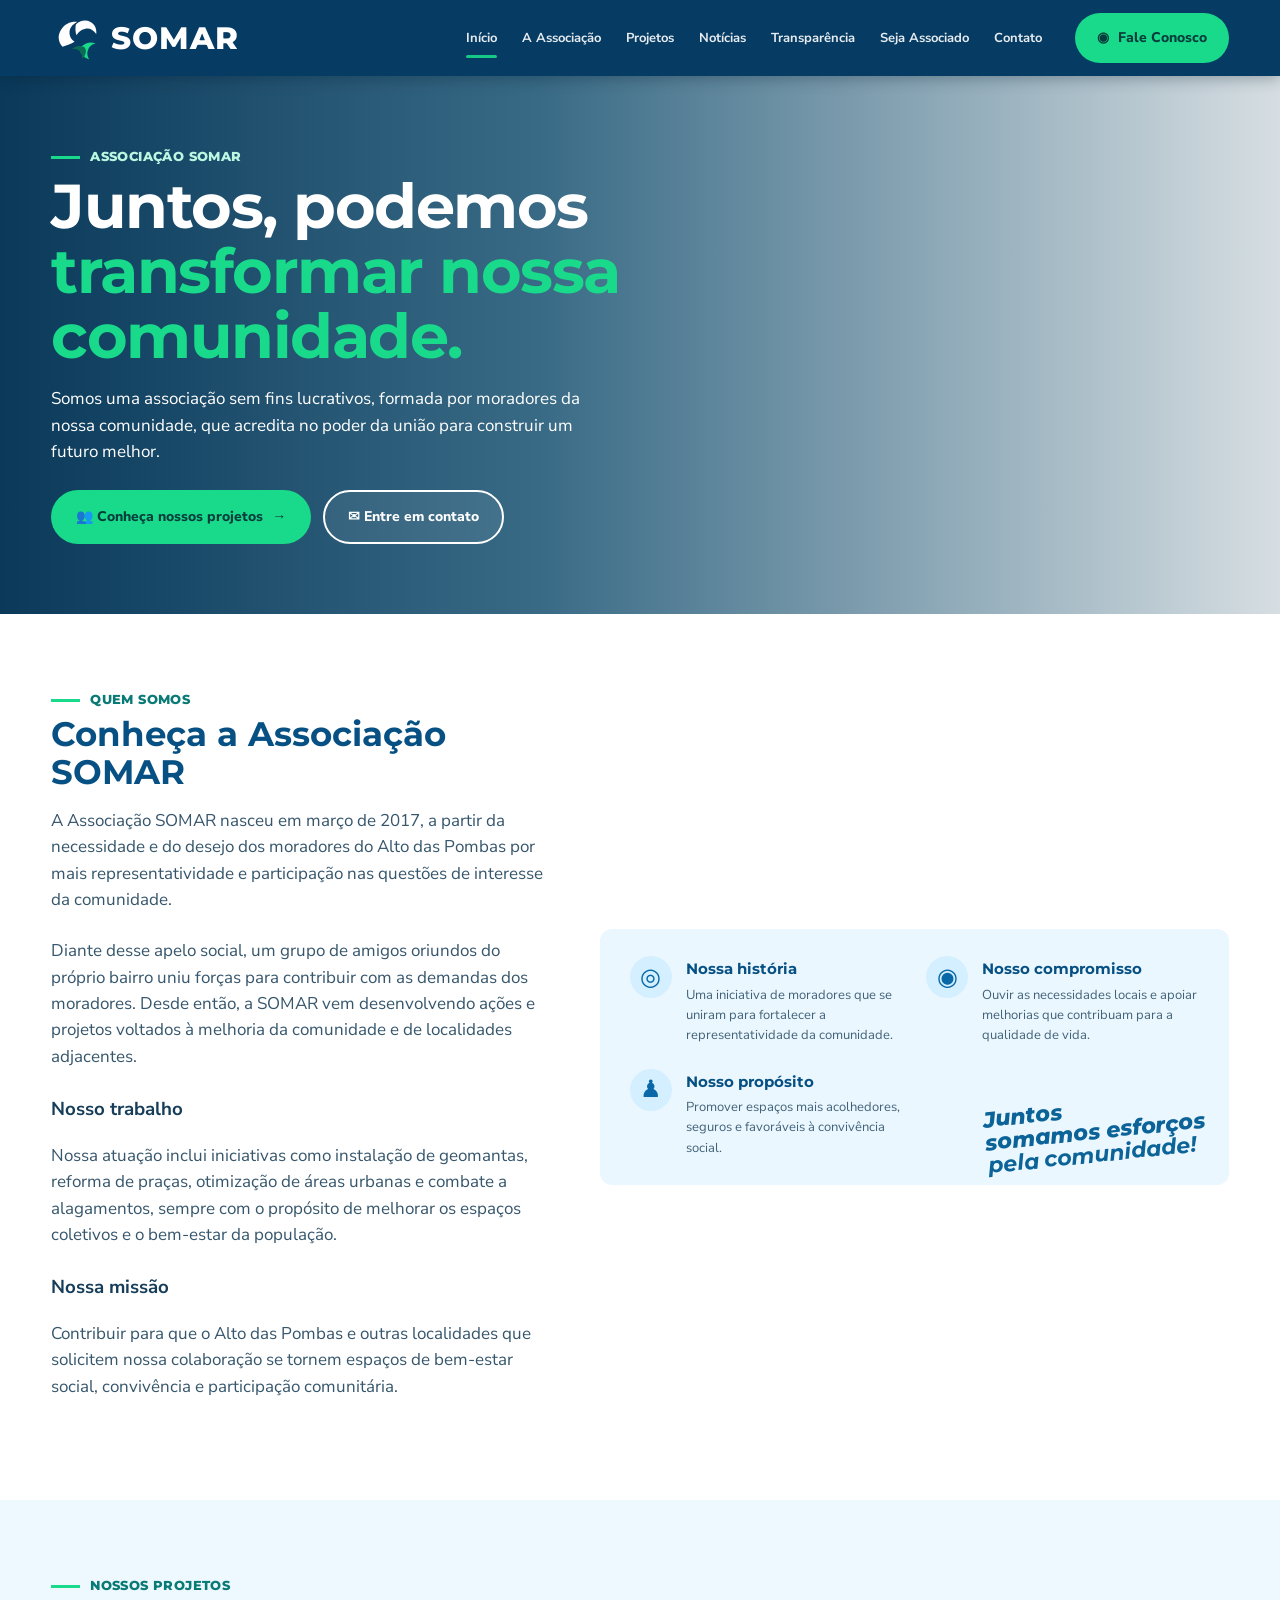
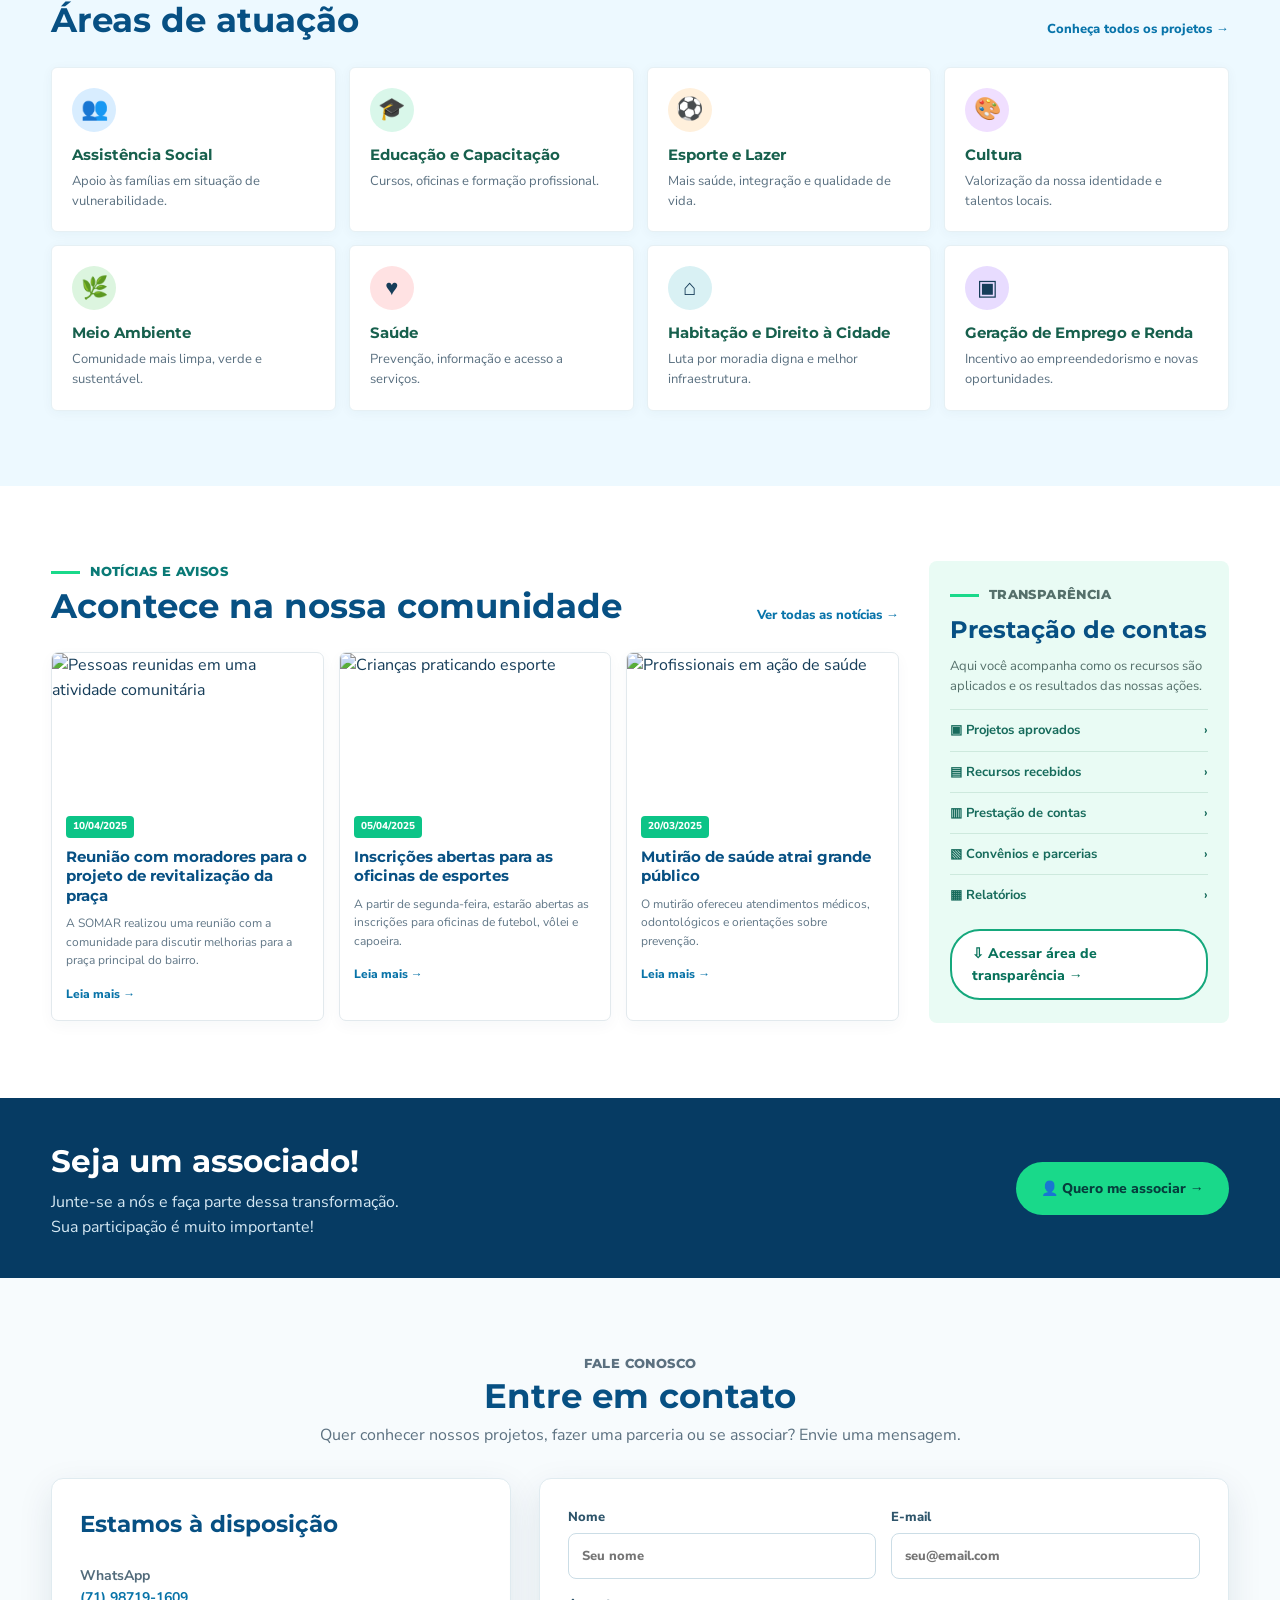
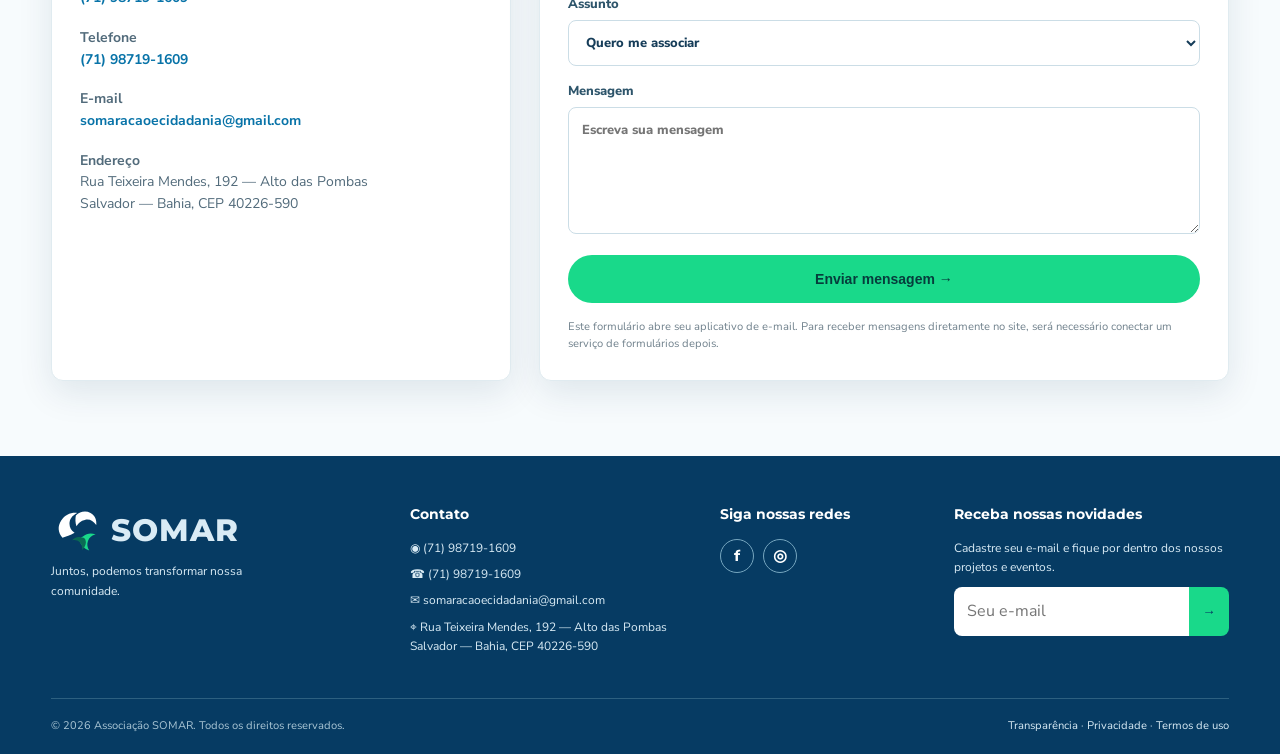
==== index.html @ 56f70eaa "Update index.html" ====
<!DOCTYPE html>
<html lang="pt-BR">
<head>
  <meta charset="UTF-8">
  <meta name="viewport" content="width=device-width, initial-scale=1.0">
  <meta name="description" content="Associação SOMAR — juntos, podemos transformar nossa comunidade.">
  <meta name="theme-color" content="#063b63">
  <title>Associação SOMAR | Juntos, podemos transformar nossa comunidade</title>
  <link rel="preconnect" href="https://fonts.googleapis.com">
  <link rel="preconnect" href="https://fonts.gstatic.com" crossorigin>
  <link href="https://fonts.googleapis.com/css2?family=Montserrat:wght@400;500;600;700;800&family=Nunito+Sans:wght@400;600;700;800&display=swap" rel="stylesheet">
  <link rel="stylesheet" href="style.css">
</head>
<body>
  <a class="skip-link" href="#conteudo">Pular para o conteúdo</a>

  <header class="site-header">
    <div class="container nav-wrap">
      <a class="brand" href="#inicio" aria-label="Associação SOMAR - início">
        <span class="brand-mark" aria-hidden="true">
          <svg viewBox="0 0 80 70" role="img">
            <path d="M18 48c-7-8-8-18-2-27 6-9 15-13 25-12-8 4-12 10-12 17 0 6 3 11 8 14-7 4-13 6-19 8Z" fill="#fff"/>
            <path d="M39 13c6-6 15-8 23-4 7 4 10 11 9 19-5-7-11-10-18-8-6 1-10 5-13 10-2-6-2-12-1-17Z" fill="#fff"/>
            <path d="M50 46c6-5 13-6 20-3-6 1-10 5-12 10-2 5-1 10 2 15-8-3-13-8-15-15-1-3 1-5 5-7Z" fill="#19d98a"/>
            <path d="M46 47c-5-1-10 1-13 5 5-1 9 0 12 3 3 3 4 7 4 12 5-5 7-11 5-16-1-3-4-4-8-4Z" fill="#0b6b54"/>
          </svg>
        </span>
        <span class="brand-word">SOMAR</span>
      </a>

      <button class="menu-toggle" type="button" aria-label="Abrir menu" aria-expanded="false">
        <span></span><span></span><span></span>
      </button>

      <nav class="main-nav" aria-label="Navegação principal">
        <a class="active" href="#inicio">Início</a>
        <a href="#associacao">A Associação</a>
        <a href="#projetos">Projetos</a>
        <a href="#noticias">Notícias</a>
        <a href="#transparencia">Transparência</a>
        <a href="#associado">Seja Associado</a>
        <a href="#contato">Contato</a>
      </nav>

      <a class="btn btn-primary nav-whatsapp" href="https://wa.me/5571987191609" target="_blank" rel="noopener">
        <span>◉</span> Fale Conosco
      </a>
    </div>
  </header>

  <main id="conteudo">
    <section id="inicio" class="hero">
      <div class="hero-bg" role="img" aria-label="Pessoas da comunidade juntas"></div>
      <div class="hero-overlay"></div>
      <div class="container hero-content">
        <p class="eyebrow light">ASSOCIAÇÃO SOMAR</p>
        <h1>Juntos, podemos<br><span>transformar nossa comunidade.</span></h1>
        <p class="hero-copy">Somos uma associação sem fins lucrativos, formada por moradores da nossa comunidade, que acredita no poder da união para construir um futuro melhor.</p>
        <div class="hero-actions">
          <a class="btn btn-primary btn-large" href="#projetos">👥 Conheça nossos projetos <span>→</span></a>
          <a class="btn btn-outline-light btn-large" href="#contato">✉ Entre em contato</a>
        </div>
      </div>
    </section>

    <section id="associacao" class="section intro-section">
      <div class="container intro-grid">
        <div class="about-copy">
          <p class="eyebrow">QUEM SOMOS</p>
          <h2>Conheça a Associação SOMAR</h2>
          <p>A Associação SOMAR nasceu em março de 2017, a partir da necessidade e do desejo dos moradores do Alto das Pombas por mais representatividade e participação nas questões de interesse da comunidade.</p>
          <p>Diante desse apelo social, um grupo de amigos oriundos do próprio bairro uniu forças para contribuir com as demandas dos moradores. Desde então, a SOMAR vem desenvolvendo ações e projetos voltados à melhoria da comunidade e de localidades adjacentes.</p>
          <h3>Nosso trabalho</h3>
          <p>Nossa atuação inclui iniciativas como instalação de geomantas, reforma de praças, otimização de áreas urbanas e combate a alagamentos, sempre com o propósito de melhorar os espaços coletivos e o bem-estar da população.</p>
          <h3>Nossa missão</h3>
          <p>Contribuir para que o Alto das Pombas e outras localidades que solicitem nossa colaboração se tornem espaços de bem-estar social, convivência e participação comunitária.</p>
        </div>

        <div class="mission-card">
          <div class="mission-item">
            <div class="icon-circle">◎</div>
            <div><h3>Nossa história</h3><p>Uma iniciativa de moradores que se uniram para fortalecer a representatividade da comunidade.</p></div>
          </div>
          <div class="mission-item">
            <div class="icon-circle">◉</div>
            <div><h3>Nosso compromisso</h3><p>Ouvir as necessidades locais e apoiar melhorias que contribuam para a qualidade de vida.</p></div>
          </div>
          <div class="mission-item">
            <div class="icon-circle">♟</div>
            <div><h3>Nosso propósito</h3><p>Promover espaços mais acolhedores, seguros e favoráveis à convivência social.</p></div>
          </div>
          <div class="slogan">Juntos<br>somamos esforços<br><strong>pela comunidade!</strong></div>
        </div>
      </div>
    </section>

    <section id="projetos" class="section projects-section">
      <div class="container">
        <div class="section-heading">
          <div><p class="eyebrow">NOSSOS PROJETOS</p><h2>Áreas de atuação</h2></div>
          <a href="#contato" class="text-link">Conheça todos os projetos →</a>
        </div>

        <div class="projects-grid">
          <article class="project-card"><div class="project-icon blue">👥</div><h3>Assistência Social</h3><p>Apoio às famílias em situação de vulnerabilidade.</p></article>
          <article class="project-card"><div class="project-icon green">🎓</div><h3>Educação e Capacitação</h3><p>Cursos, oficinas e formação profissional.</p></article>
          <article class="project-card"><div class="project-icon orange">⚽</div><h3>Esporte e Lazer</h3><p>Mais saúde, integração e qualidade de vida.</p></article>
          <article class="project-card"><div class="project-icon purple">🎨</div><h3>Cultura</h3><p>Valorização da nossa identidade e talentos locais.</p></article>
          <article class="project-card"><div class="project-icon leaf">🌿</div><h3>Meio Ambiente</h3><p>Comunidade mais limpa, verde e sustentável.</p></article>
          <article class="project-card"><div class="project-icon red">♥</div><h3>Saúde</h3><p>Prevenção, informação e acesso a serviços.</p></article>
          <article class="project-card"><div class="project-icon teal">⌂</div><h3>Habitação e Direito à Cidade</h3><p>Luta por moradia digna e melhor infraestrutura.</p></article>
          <article class="project-card"><div class="project-icon violet">▣</div><h3>Geração de Emprego e Renda</h3><p>Incentivo ao empreendedorismo e novas oportunidades.</p></article>
        </div>
      </div>
    </section>

    <section id="noticias" class="section news-section">
      <div class="container news-layout">
        <div class="news-main">
          <div class="section-heading"><div><p class="eyebrow">NOTÍCIAS E AVISOS</p><h2>Acontece na nossa comunidade</h2></div><a class="text-link" href="#noticias">Ver todas as notícias →</a></div>
          <div class="news-grid">
            <article class="news-card">
              <img src="https://images.unsplash.com/photo-1529156069898-49953e39b3ac?auto=format&fit=crop&w=900&q=80" alt="Pessoas reunidas em uma atividade comunitária">
              <div class="news-body"><time datetime="2025-04-10">10/04/2025</time><h3>Reunião com moradores para o projeto de revitalização da praça</h3><p>A SOMAR realizou uma reunião com a comunidade para discutir melhorias para a praça principal do bairro.</p><a href="#contato">Leia mais →</a></div>
            </article>
            <article class="news-card">
              <img src="https://images.unsplash.com/photo-1553778263-73a83bab9b0c?auto=format&fit=crop&w=900&q=80" alt="Crianças praticando esporte">
              <div class="news-body"><time datetime="2025-04-05">05/04/2025</time><h3>Inscrições abertas para as oficinas de esportes</h3><p>A partir de segunda-feira, estarão abertas as inscrições para oficinas de futebol, vôlei e capoeira.</p><a href="#contato">Leia mais →</a></div>
            </article>
            <article class="news-card">
              <img src="https://images.unsplash.com/photo-1576091160399-112ba8d25d1d?auto=format&fit=crop&w=900&q=80" alt="Profissionais em ação de saúde">
              <div class="news-body"><time datetime="2025-03-20">20/03/2025</time><h3>Mutirão de saúde atrai grande público</h3><p>O mutirão ofereceu atendimentos médicos, odontológicos e orientações sobre prevenção.</p><a href="#contato">Leia mais →</a></div>
            </article>
          </div>
        </div>

        <aside id="transparencia" class="transparency">
          <p class="eyebrow">TRANSPARÊNCIA</p>
          <h2>Prestação de contas</h2>
          <p>Aqui você acompanha como os recursos são aplicados e os resultados das nossas ações.</p>
          <a href="#contato">▣ Projetos aprovados <span>›</span></a>
          <a href="#contato">▤ Recursos recebidos <span>›</span></a>
          <a href="#contato">▥ Prestação de contas <span>›</span></a>
          <a href="#contato">▧ Convênios e parcerias <span>›</span></a>
          <a href="#contato">▦ Relatórios <span>›</span></a>
          <a class="btn btn-outline green-btn" href="#contato">⇩ Acessar área de transparência →</a>
        </aside>
      </div>
    </section>

    <section id="associado" class="join-banner">
      <div class="join-photo" aria-hidden="true"></div>
      <div class="container join-content">
        <div><h2>Seja um associado!</h2><p>Junte-se a nós e faça parte dessa transformação.<br>Sua participação é muito importante!</p></div>
        <a class="btn btn-primary btn-large" href="#contato">👤 Quero me associar →</a>
      </div>
    </section>

    <section id="contato" class="section contact-section">
      <div class="container">
        <div class="section-heading centered"><div><p class="eyebrow">FALE CONOSCO</p><h2>Entre em contato</h2><p>Quer conhecer nossos projetos, fazer uma parceria ou se associar? Envie uma mensagem.</p></div></div>
        <div class="contact-grid">
          <div class="contact-info">
            <h3>Estamos à disposição</h3>
            <p><strong>WhatsApp</strong><br><a href="https://wa.me/5571987191609" target="_blank" rel="noopener">(71) 98719-1609</a></p>
            <p><strong>Telefone</strong><br><a href="tel:+5571987191609">(71) 98719-1609</a></p>
            <p><strong>E-mail</strong><br><a href="mailto:somaracaoecidadania@gmail.com">somaracaoecidadania@gmail.com</a></p>
            <p><strong>Endereço</strong><br>Rua Teixeira Mendes, 192 — Alto das Pombas<br>Salvador — Bahia, CEP 40226-590</p>
          </div>
          <form class="contact-form" id="contactForm">
            <label>Nome<input name="nome" type="text" required placeholder="Seu nome"></label>
            <label>E-mail<input name="email" type="email" required placeholder="seu@email.com"></label>
            <label>Assunto<select name="assunto"><option>Quero me associar</option><option>Conhecer projetos</option><option>Parceria</option><option>Imprensa</option><option>Outro assunto</option></select></label>
            <label>Mensagem<textarea name="mensagem" rows="5" required placeholder="Escreva sua mensagem"></textarea></label>
            <button class="btn btn-primary btn-large" type="submit">Enviar mensagem →</button>
            <p class="form-note">Este formulário abre seu aplicativo de e-mail. Para receber mensagens diretamente no site, será necessário conectar um serviço de formulários depois.</p>
          </form>
        </div>
      </div>
    </section>
  </main>

  <footer class="site-footer">
    <div class="container footer-grid">
      <div class="footer-brand">
        <a class="brand" href="#inicio"><span class="brand-mark"><svg viewBox="0 0 80 70"><path d="M18 48c-7-8-8-18-2-27 6-9 15-13 25-12-8 4-12 10-12 17 0 6 3 11 8 14-7 4-13 6-19 8Z" fill="#fff"/><path d="M39 13c6-6 15-8 23-4 7 4 10 11 9 19-5-7-11-10-18-8-6 1-10 5-13 10-2-6-2-12-1-17Z" fill="#fff"/><path d="M50 46c6-5 13-6 20-3-6 1-10 5-12 10-2 5-1 10 2 15-8-3-13-8-15-15-1-3 1-5 5-7Z" fill="#19d98a"/><path d="M46 47c-5-1-10 1-13 5 5-1 9 0 12 3 3 3 4 7 4 12 5-5 7-11 5-16-1-3-4-4-8-4Z" fill="#0b6b54"/></svg></span><span class="brand-word">SOMAR</span></a>
        <p>Juntos, podemos transformar nossa comunidade.</p>
      </div>
      <div><h4>Contato</h4><p>◉ <a href="https://wa.me/5571987191609" target="_blank" rel="noopener">(71) 98719-1609</a></p><p>☎ <a href="tel:+5571987191609">(71) 98719-1609</a></p><p>✉ <a href="mailto:somaracaoecidadania@gmail.com">somaracaoecidadania@gmail.com</a></p><p>⌖ Rua Teixeira Mendes, 192 — Alto das Pombas<br>Salvador — Bahia, CEP 40226-590</p></div>
      <div><h4>Siga nossas redes</h4><div class="socials"><a href="https://www.facebook.com/somar.altodaspombas" target="_blank" rel="noopener" aria-label="Facebook">f</a><a href="https://www.instagram.com/somaracaoecidadania/" target="_blank" rel="noopener" aria-label="Instagram">◎</a></div></div>
      <div><h4>Receba nossas novidades</h4><p>Cadastre seu e-mail e fique por dentro dos nossos projetos e eventos.</p><form class="newsletter" id="newsletter"><input type="email" required placeholder="Seu e-mail"><button type="submit" aria-label="Cadastrar">→</button></form></div>
    </div>
    <div class="container footer-bottom"><span>© <span id="year"></span> Associação SOMAR. Todos os direitos reservados.</span><span><a href="#">Transparência</a> · <a href="#">Privacidade</a> · <a href="#">Termos de uso</a></span></div>
  </footer>

  <script src="script.js"></script>
</body>
</html>
---- style.css ----
:root{
  --navy:#063b63;--navy2:#082f50;--blue:#0868a8;--green:#19d98a;--green2:#0cb875;
  --sky:#eaf7ff;--text:#163d59;--muted:#587286;--white:#fff;--line:#d8e7ee;
  --shadow:0 12px 35px rgba(4,46,76,.10);--radius:14px;
}
*{box-sizing:border-box}html{scroll-behavior:smooth}body{margin:0;font-family:"Nunito Sans",Arial,sans-serif;color:var(--text);background:#fff;line-height:1.55}a{color:inherit;text-decoration:none}img{display:block;max-width:100%}.container{width:min(1180px,92%);margin:auto}
.skip-link{position:fixed;left:15px;top:-60px;background:#fff;padding:10px 14px;z-index:1000}.skip-link:focus{top:10px}
.site-header{height:76px;background:var(--navy);color:#fff;position:sticky;top:0;z-index:50;box-shadow:0 2px 15px #001c2d55}.nav-wrap{height:76px;display:flex;align-items:center;gap:28px}.brand{display:flex;align-items:center;gap:9px;flex-shrink:0}.brand-mark{width:51px;height:51px;display:inline-flex}.brand-mark svg{width:100%;height:100%}.brand-word{font-family:Montserrat,sans-serif;font-size:31px;font-weight:800;letter-spacing:1px}.main-nav{display:flex;align-items:center;justify-content:center;gap:25px;margin-left:auto}.main-nav a{font-size:13px;font-weight:700;opacity:.9;padding:27px 0;position:relative;white-space:nowrap}.main-nav a:after{content:"";position:absolute;left:0;right:0;bottom:17px;height:3px;border-radius:3px;background:var(--green);transform:scaleX(0);transition:.2s}.main-nav a:hover:after,.main-nav a.active:after{transform:scaleX(1)}.nav-whatsapp{margin-left:5px;white-space:nowrap}.menu-toggle{display:none;background:none;border:0;color:#fff;width:42px;height:42px}.menu-toggle span{display:block;width:24px;height:2px;background:#fff;margin:5px auto}
.btn{display:inline-flex;align-items:center;justify-content:center;gap:9px;border-radius:30px;padding:12px 20px;font-weight:800;font-size:14px;transition:.2s;border:2px solid transparent;cursor:pointer}.btn:hover{transform:translateY(-2px)}.btn-primary{background:var(--green);color:#063d3c}.btn-primary:hover{background:#35e59c}.btn-outline{border-color:#0b5d8d;color:#075078;background:#fff}.btn-outline-light{border-color:#fff;color:#fff;background:#ffffff12}.btn-large{padding:14px 23px}
.hero{min-height:520px;position:relative;display:flex;align-items:center;color:#fff;overflow:hidden}.hero-bg{position:absolute;inset:0;background-image:url("https://images.unsplash.com/photo-1531206715517-5c0ba140b2b8?auto=format&fit=crop&w=1900&q=85");background-size:cover;background-position:center}.hero-overlay{position:absolute;inset:0;background:linear-gradient(90deg,rgba(0,49,83,.96) 0%,rgba(0,64,99,.78) 42%,rgba(0,50,75,.16) 100%)}.hero-content{position:relative;padding:70px 0;z-index:1}.eyebrow{font-family:Montserrat,sans-serif;font-size:13px;font-weight:800;letter-spacing:.4px;color:#0a7a76;margin:0 0 7px}.eyebrow:before{content:"";display:inline-block;width:29px;height:3px;background:var(--green);vertical-align:middle;margin-right:10px}.eyebrow.light{color:#b9f7e1}.hero h1{font-family:Montserrat,sans-serif;font-size:clamp(39px,5vw,62px);line-height:1.05;margin:8px 0 17px;max-width:700px;letter-spacing:-1.5px}.hero h1 span{color:var(--green)}.hero-copy{font-size:17px;max-width:570px;margin:0 0 25px}.hero-actions{display:flex;gap:12px;flex-wrap:wrap}
.section{padding:75px 0}.intro-section{background:#fff}.intro-grid{display:grid;grid-template-columns:1fr 1.25fr;gap:45px;align-items:center}.about-copy h2,.section h2{font-family:Montserrat,sans-serif;color:#075083;font-size:34px;line-height:1.1;margin:5px 0 16px}.about-copy>p:not(.eyebrow){font-size:17px;color:#36566c;max-width:520px;margin-bottom:25px}.mission-card{background:#eaf7ff;border-radius:12px;padding:27px 30px;display:grid;grid-template-columns:1fr 1fr;gap:24px;position:relative;overflow:hidden}.mission-item{display:flex;gap:14px}.icon-circle{width:42px;height:42px;border-radius:50%;background:#d4efff;color:#0968a7;display:grid;place-items:center;font-size:24px;flex-shrink:0}.mission-item h3{font-family:Montserrat,sans-serif;color:#075083;font-size:15px;margin:1px 0 4px}.mission-item p{font-size:13px;color:#426278;margin:0}.slogan{font-family:"Montserrat",sans-serif;font-style:italic;font-weight:800;color:#0c6397;font-size:22px;position:absolute;right:23px;bottom:18px;transform:rotate(-6deg);line-height:1.05}
.projects-section{background:#edf9ff}.section-heading{display:flex;align-items:end;justify-content:space-between;gap:20px;margin-bottom:27px}.section-heading h2{margin:4px 0 0}.text-link{font-size:13px;color:#0874aa;font-weight:800;white-space:nowrap}.projects-grid{display:grid;grid-template-columns:repeat(4,1fr);gap:13px}.project-card{background:#fff;border-radius:6px;padding:20px;min-height:155px;box-shadow:0 2px 12px #083d5b0b;border:1px solid #e6f0f4}.project-icon{width:44px;height:44px;border-radius:50%;display:grid;place-items:center;font-size:22px;margin-bottom:11px}.project-icon.blue{background:#d8edff}.project-icon.green{background:#d9f7ea}.project-icon.orange{background:#fff0dc}.project-icon.purple{background:#f0dfff}.project-icon.leaf{background:#dcf5df}.project-icon.red{background:#ffe2e3}.project-icon.teal{background:#d9f1f4}.project-icon.violet{background:#e8dcff}.project-card h3{margin:0 0 5px;font-family:Montserrat,sans-serif;font-size:15px;color:#17604d}.project-card p{margin:0;font-size:13px;color:#5a7080}
.news-section{background:#fff}.news-layout{display:grid;grid-template-columns:1fr 300px;gap:30px}.news-grid{display:grid;grid-template-columns:repeat(3,1fr);gap:15px}.news-card{border:1px solid #e2e9ed;border-radius:7px;overflow:hidden;background:#fff;box-shadow:0 5px 15px #123e5309}.news-card img{height:145px;width:100%;object-fit:cover}.news-body{padding:14px}.news-body time{display:inline-block;background:#0cc487;color:#fff;border-radius:4px;padding:3px 7px;font-size:10px;font-weight:800}.news-body h3{font-family:Montserrat,sans-serif;color:#075083;font-size:15px;line-height:1.3;margin:9px 0}.news-body p{font-size:12px;color:#617787;margin:0 0 11px}.news-body a{font-size:12px;color:#0873a8;font-weight:800}.transparency{background:#e9fbf4;border-radius:8px;padding:23px 21px;align-self:start}.transparency h2{font-size:24px;margin:3px 0 10px}.transparency>p{font-size:13px;color:#55706b;margin-bottom:13px}.transparency>a:not(.btn){display:flex;justify-content:space-between;border-top:1px solid #cde9dd;padding:10px 0;font-size:13px;font-weight:700;color:#176b5c}.transparency .green-btn{width:100%;margin-top:14px;color:#08725b;border-color:#15a87c}
.join-banner{background:var(--navy);color:#fff;position:relative;overflow:hidden}.join-photo{position:absolute;inset:0;background:url("https://images.unsplash.com/photo-1556761175-b413da4baf72?auto=format&fit=crop&w=1800&q=80") center/cover;opacity:.24}.join-content{position:relative;min-height:180px;display:flex;align-items:center;justify-content:space-between;gap:25px}.join-content h2{font-family:Montserrat,sans-serif;font-size:31px;margin:0 0 5px}.join-content p{margin:0;color:#d5e8f3}
.contact-section{background:#f7fbfd}.centered{justify-content:center;text-align:center}.centered .eyebrow:before{display:none}.centered h2{margin-bottom:8px}.centered p{margin:0 auto;color:#5c7180}.contact-grid{display:grid;grid-template-columns:.8fr 1.2fr;gap:28px;margin-top:30px}.contact-info,.contact-form{background:#fff;border:1px solid #e0ebf0;border-radius:12px;padding:28px;box-shadow:var(--shadow)}.contact-info h3{font-family:Montserrat,sans-serif;color:#075083;font-size:23px;margin-top:0}.contact-info p{font-size:14px;margin:18px 0;color:#526b7b}.contact-info a{color:#0873a8;font-weight:700}.contact-form{display:grid;grid-template-columns:1fr 1fr;gap:15px}.contact-form label{font-size:13px;font-weight:800;color:#2e556b}.contact-form label:nth-of-type(3),.contact-form label:nth-of-type(4),.contact-form button,.form-note{grid-column:1/-1}.contact-form input,.contact-form select,.contact-form textarea,.newsletter input{width:100%;margin-top:6px;border:1px solid #cbdde6;border-radius:8px;padding:12px 13px;font:inherit;color:var(--text);background:#fff;outline:none}.contact-form input:focus,.contact-form select:focus,.contact-form textarea:focus{border-color:#10ad7b;box-shadow:0 0 0 3px #10ad7b1c}.contact-form textarea{resize:vertical}.form-note{font-size:11px;color:#71828d;margin:0}
.site-footer{background:#063b63;color:#d9ebf5;padding:48px 0 20px}.footer-grid{display:grid;grid-template-columns:1.3fr 1.1fr .8fr 1.1fr;gap:35px}.footer-brand p{max-width:250px}.site-footer h4{font-family:Montserrat,sans-serif;color:#fff;margin:0 0 13px;font-size:14px}.site-footer p{font-size:12px;line-height:1.6;margin:7px 0}.socials{display:flex;gap:9px}.socials a{width:34px;height:34px;border:1px solid #76a6bf;border-radius:50%;display:grid;place-items:center;color:#fff;font-weight:800}.newsletter{display:flex;margin-top:10px}.newsletter input{border-radius:8px 0 0 8px;border:0;margin:0}.newsletter button{width:45px;border:0;background:var(--green);color:#063b63;font-weight:900;border-radius:0 8px 8px 0}.footer-bottom{border-top:1px solid #2d6080;margin-top:35px;padding-top:18px;display:flex;justify-content:space-between;gap:15px;font-size:11px;color:#a9c5d4}.footer-bottom a{color:#d9ebf5}

@media(max-width:1050px){.main-nav{gap:14px}.main-nav a{font-size:11px}.nav-wrap{gap:14px}.nav-whatsapp{font-size:11px;padding:10px 14px}.projects-grid{grid-template-columns:repeat(2,1fr)}}
@media(max-width:800px){.site-header,.nav-wrap{height:68px}.nav-wrap{position:relative}.main-nav{display:none;position:absolute;top:68px;left:0;right:0;background:var(--navy2);padding:12px 5%;flex-direction:column;align-items:stretch;gap:0;box-shadow:0 15px 25px #001d2d44}.main-nav.open{display:flex}.main-nav a{padding:13px 0;font-size:14px}.main-nav a:after{bottom:6px}.nav-whatsapp{display:none}.menu-toggle{display:block;margin-left:auto}.brand-word{font-size:26px}.brand-mark{width:43px;height:43px}.hero{min-height:610px}.hero-content{padding:90px 0}.hero h1{font-size:42px}.intro-grid,.news-layout,.contact-grid{grid-template-columns:1fr}.mission-card{grid-template-columns:1fr}.slogan{display:none}.news-grid{grid-template-columns:1fr 1fr}.footer-grid{grid-template-columns:1fr 1fr}}
@media(max-width:560px){.hero h1{font-size:35px}.hero-copy{font-size:15px}.hero-actions{flex-direction:column;align-items:stretch}.hero-actions .btn{width:100%}.section{padding:55px 0}.section-heading{align-items:flex-start;flex-direction:column}.projects-grid,.news-grid,.footer-grid,.contact-form{grid-template-columns:1fr}.contact-form label,.contact-form button,.form-note{grid-column:auto}.join-content{padding:38px 0;flex-direction:column;align-items:flex-start}.footer-bottom{flex-direction:column}.about-copy h2,.section h2{font-size:29px}}
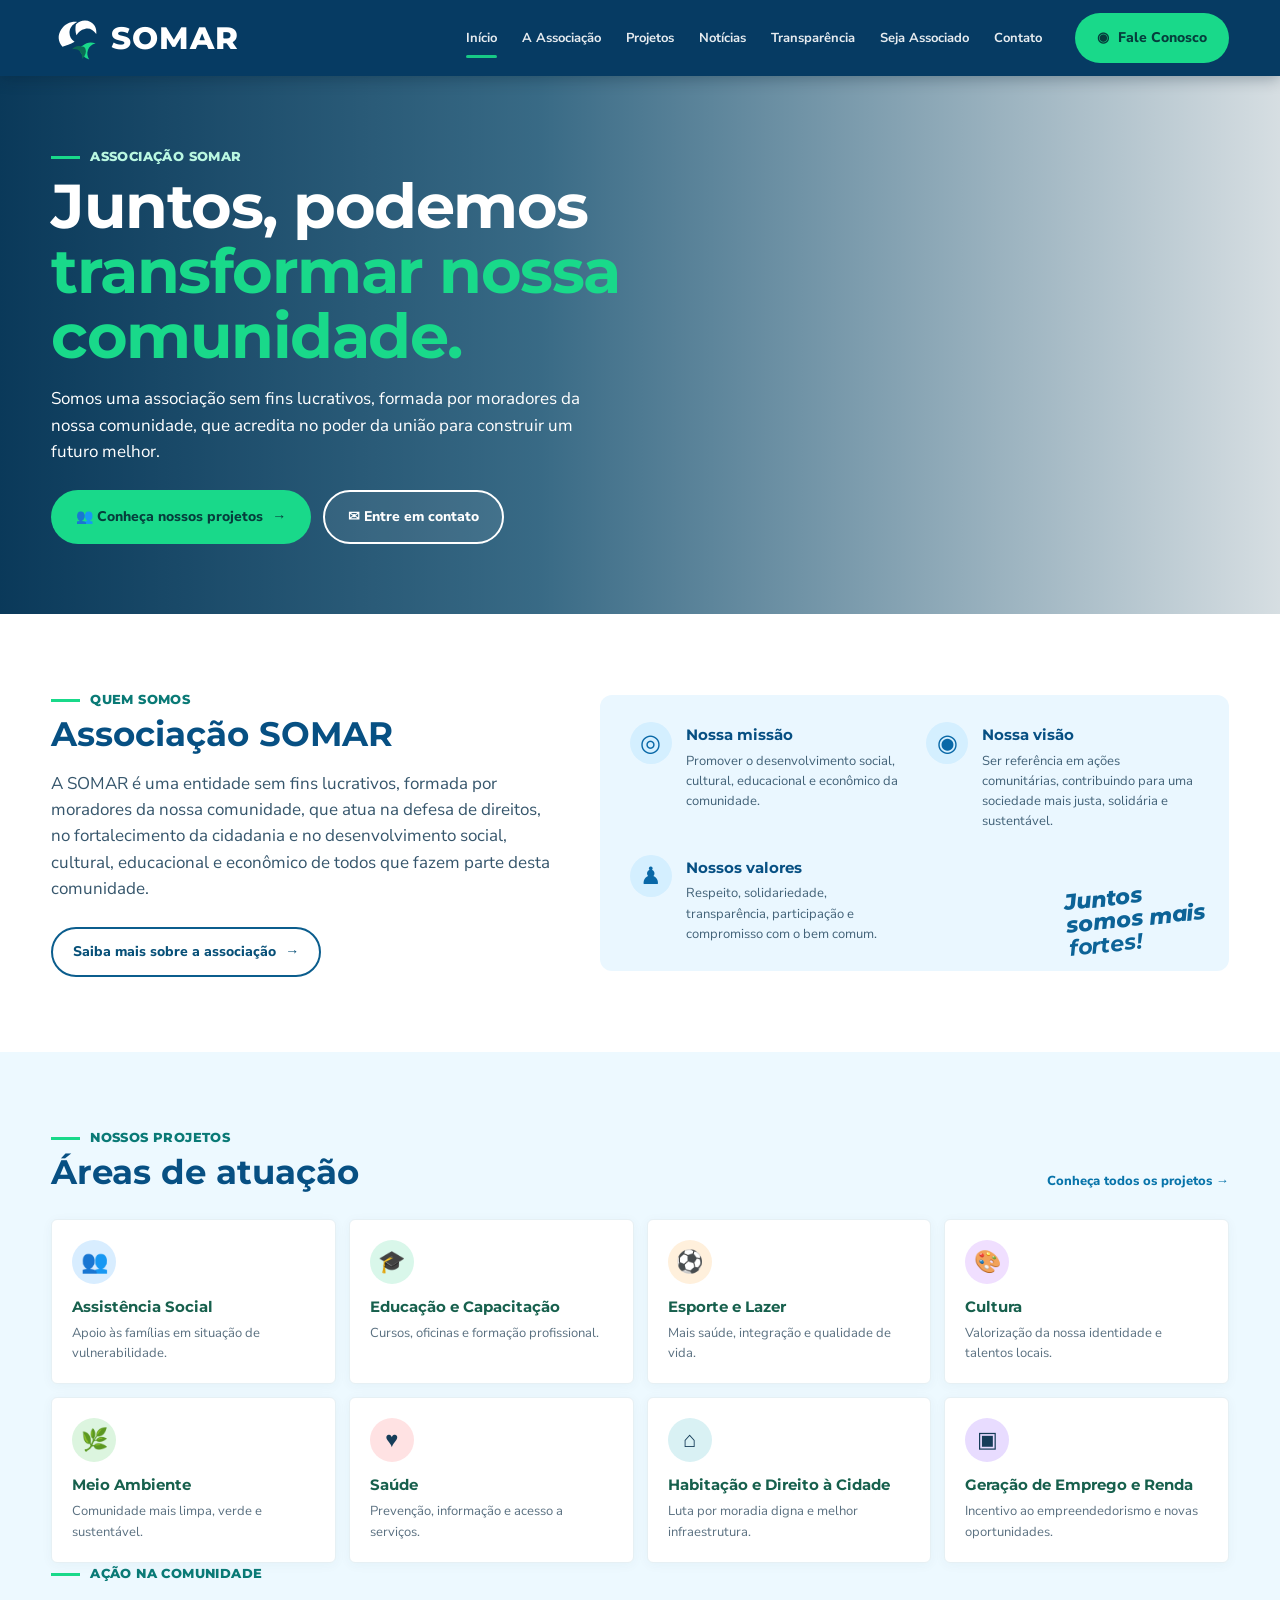
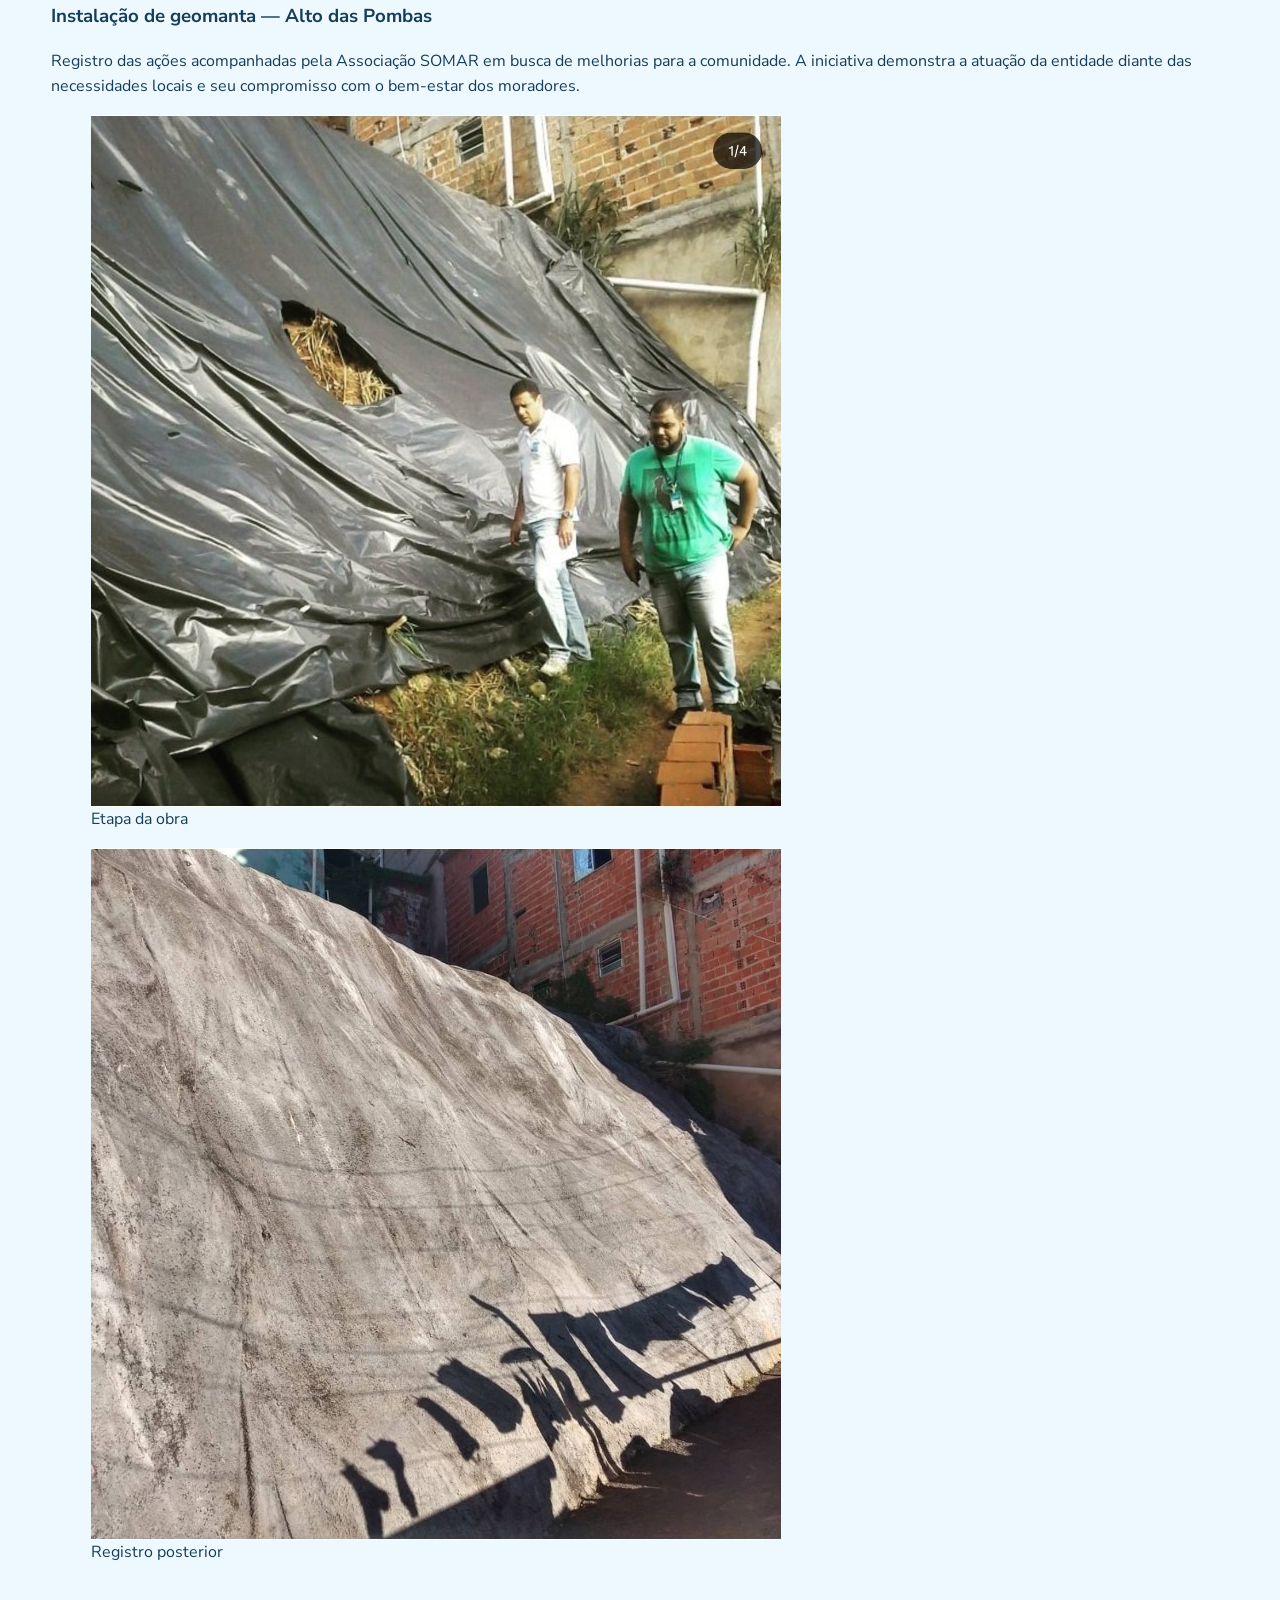
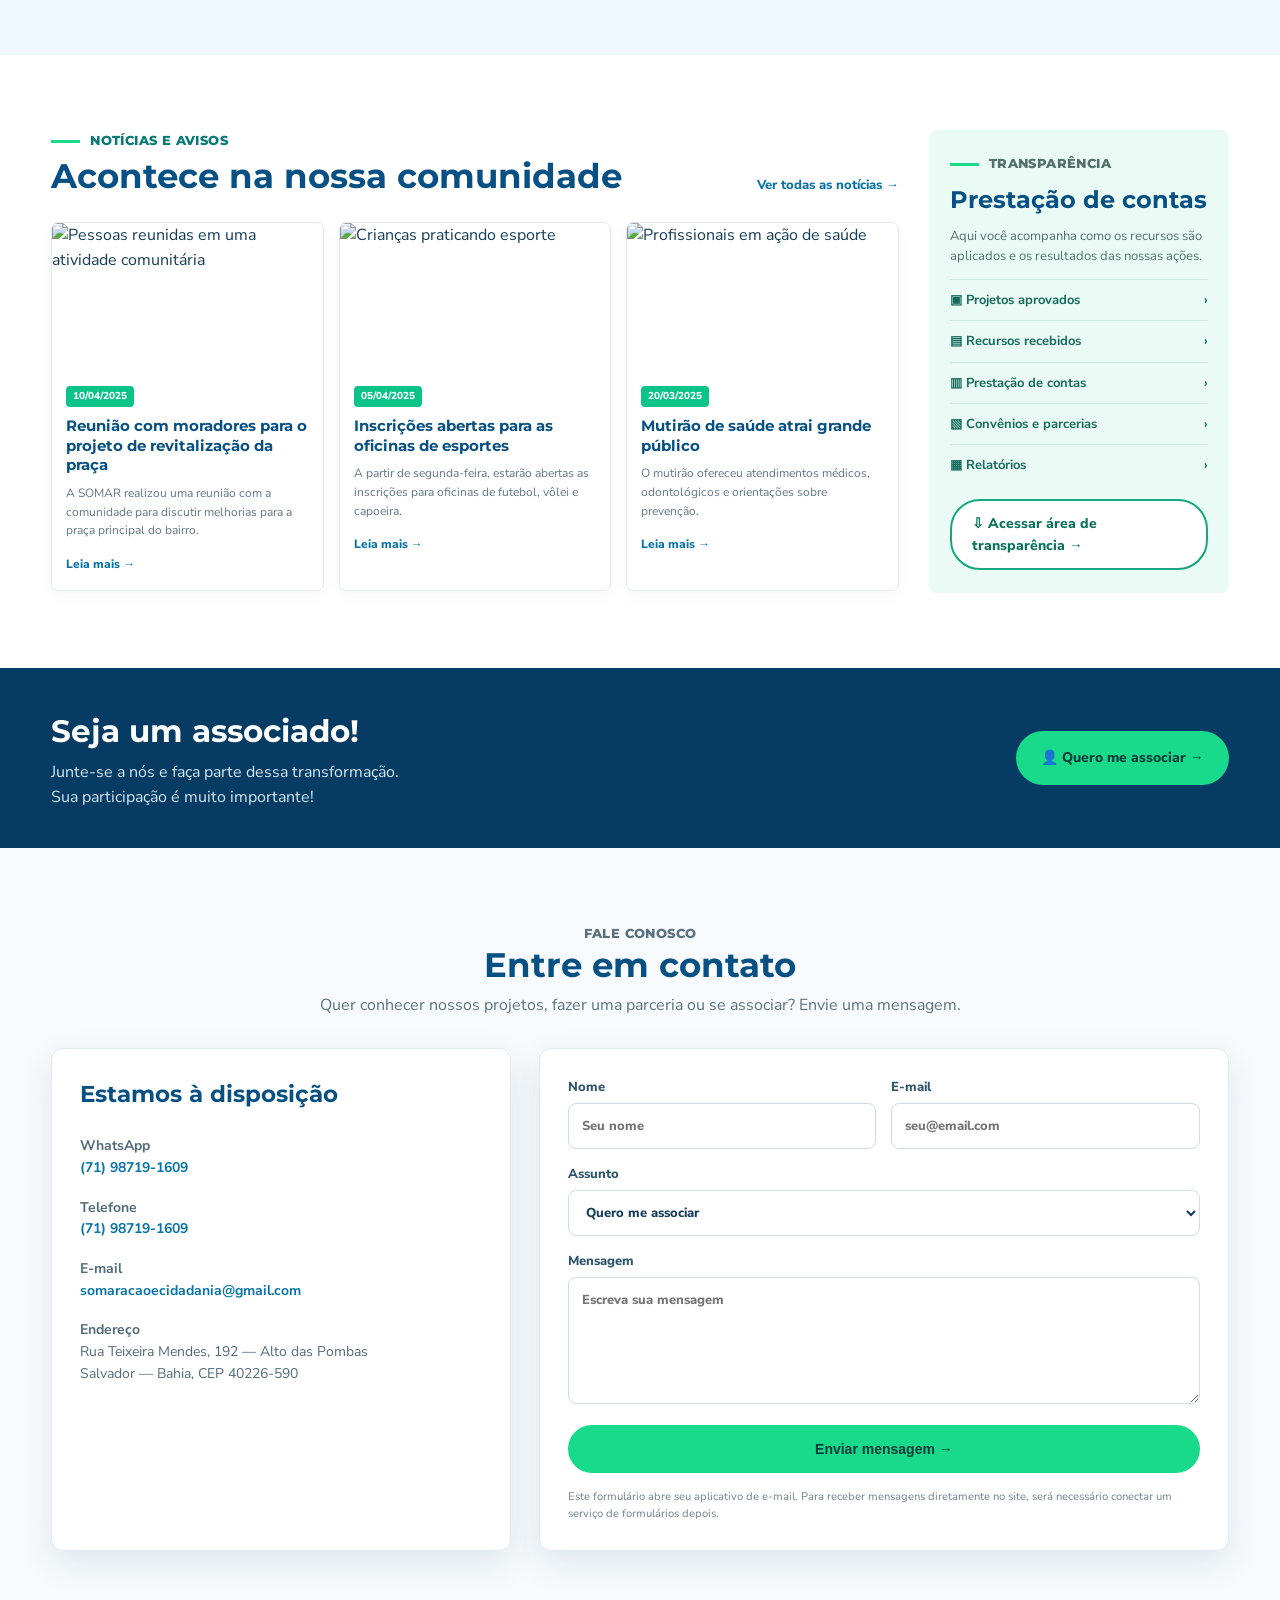
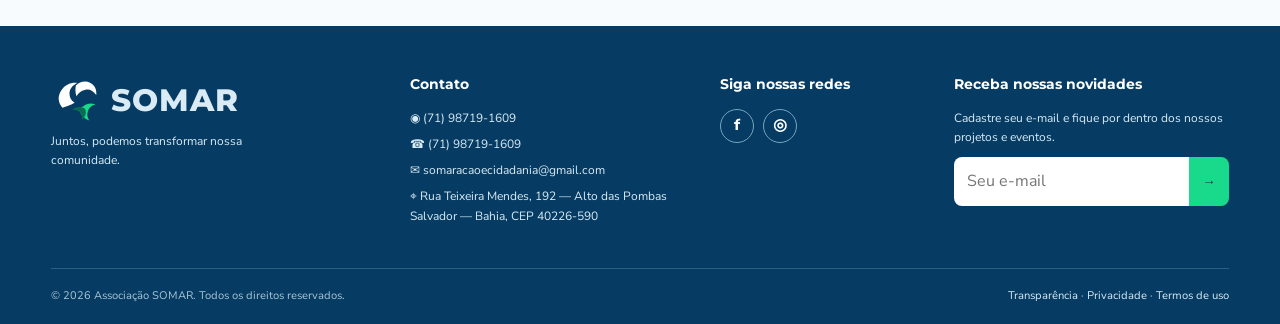
==== commit a139864e: "Add files via upload" ====
--- a/index.html
+++ b/index.html
@@ -67,29 +67,25 @@
       <div class="container intro-grid">
         <div class="about-copy">
           <p class="eyebrow">QUEM SOMOS</p>
-          <h2>Conheça a Associação SOMAR</h2>
-          <p>A Associação SOMAR nasceu em março de 2017, a partir da necessidade e do desejo dos moradores do Alto das Pombas por mais representatividade e participação nas questões de interesse da comunidade.</p>
-          <p>Diante desse apelo social, um grupo de amigos oriundos do próprio bairro uniu forças para contribuir com as demandas dos moradores. Desde então, a SOMAR vem desenvolvendo ações e projetos voltados à melhoria da comunidade e de localidades adjacentes.</p>
-          <h3>Nosso trabalho</h3>
-          <p>Nossa atuação inclui iniciativas como instalação de geomantas, reforma de praças, otimização de áreas urbanas e combate a alagamentos, sempre com o propósito de melhorar os espaços coletivos e o bem-estar da população.</p>
-          <h3>Nossa missão</h3>
-          <p>Contribuir para que o Alto das Pombas e outras localidades que solicitem nossa colaboração se tornem espaços de bem-estar social, convivência e participação comunitária.</p>
+          <h2>Associação SOMAR</h2>
+          <p>A SOMAR é uma entidade sem fins lucrativos, formada por moradores da nossa comunidade, que atua na defesa de direitos, no fortalecimento da cidadania e no desenvolvimento social, cultural, educacional e econômico de todos que fazem parte desta comunidade.</p>
+          <a class="btn btn-outline" href="#contato">Saiba mais sobre a associação <span>→</span></a>
         </div>
 
         <div class="mission-card">
           <div class="mission-item">
             <div class="icon-circle">◎</div>
-            <div><h3>Nossa história</h3><p>Uma iniciativa de moradores que se uniram para fortalecer a representatividade da comunidade.</p></div>
+            <div><h3>Nossa missão</h3><p>Promover o desenvolvimento social, cultural, educacional e econômico da comunidade.</p></div>
           </div>
           <div class="mission-item">
             <div class="icon-circle">◉</div>
-            <div><h3>Nosso compromisso</h3><p>Ouvir as necessidades locais e apoiar melhorias que contribuam para a qualidade de vida.</p></div>
+            <div><h3>Nossa visão</h3><p>Ser referência em ações comunitárias, contribuindo para uma sociedade mais justa, solidária e sustentável.</p></div>
           </div>
           <div class="mission-item">
             <div class="icon-circle">♟</div>
-            <div><h3>Nosso propósito</h3><p>Promover espaços mais acolhedores, seguros e favoráveis à convivência social.</p></div>
-          </div>
-          <div class="slogan">Juntos<br>somamos esforços<br><strong>pela comunidade!</strong></div>
+            <div><h3>Nossos valores</h3><p>Respeito, solidariedade, transparência, participação e compromisso com o bem comum.</p></div>
+          </div>
+          <div class="slogan">Juntos<br>somos mais<br><strong>fortes!</strong></div>
         </div>
       </div>
     </section>
@@ -110,6 +106,17 @@
           <article class="project-card"><div class="project-icon red">♥</div><h3>Saúde</h3><p>Prevenção, informação e acesso a serviços.</p></article>
           <article class="project-card"><div class="project-icon teal">⌂</div><h3>Habitação e Direito à Cidade</h3><p>Luta por moradia digna e melhor infraestrutura.</p></article>
           <article class="project-card"><div class="project-icon violet">▣</div><h3>Geração de Emprego e Renda</h3><p>Incentivo ao empreendedorismo e novas oportunidades.</p></article>
+        </div>
+        <div class="project-feature">
+          <div class="project-feature-heading">
+            <p class="eyebrow">AÇÃO NA COMUNIDADE</p>
+            <h3>Instalação de geomanta — Alto das Pombas</h3>
+            <p>Registro das ações acompanhadas pela Associação SOMAR em busca de melhorias para a comunidade. A iniciativa demonstra a atuação da entidade diante das necessidades locais e seu compromisso com o bem-estar dos moradores.</p>
+          </div>
+          <div class="project-feature-photos">
+            <figure><img src="geomanta-etapa-1.jpg" alt="Etapa da obra de instalação de geomanta no Alto das Pombas"><figcaption>Etapa da obra</figcaption></figure>
+            <figure><img src="geomanta-etapa-2.jpg" alt="Registro posterior da encosta com geomanta no Alto das Pombas"><figcaption>Registro posterior</figcaption></figure>
+          </div>
         </div>
       </div>
     </section>
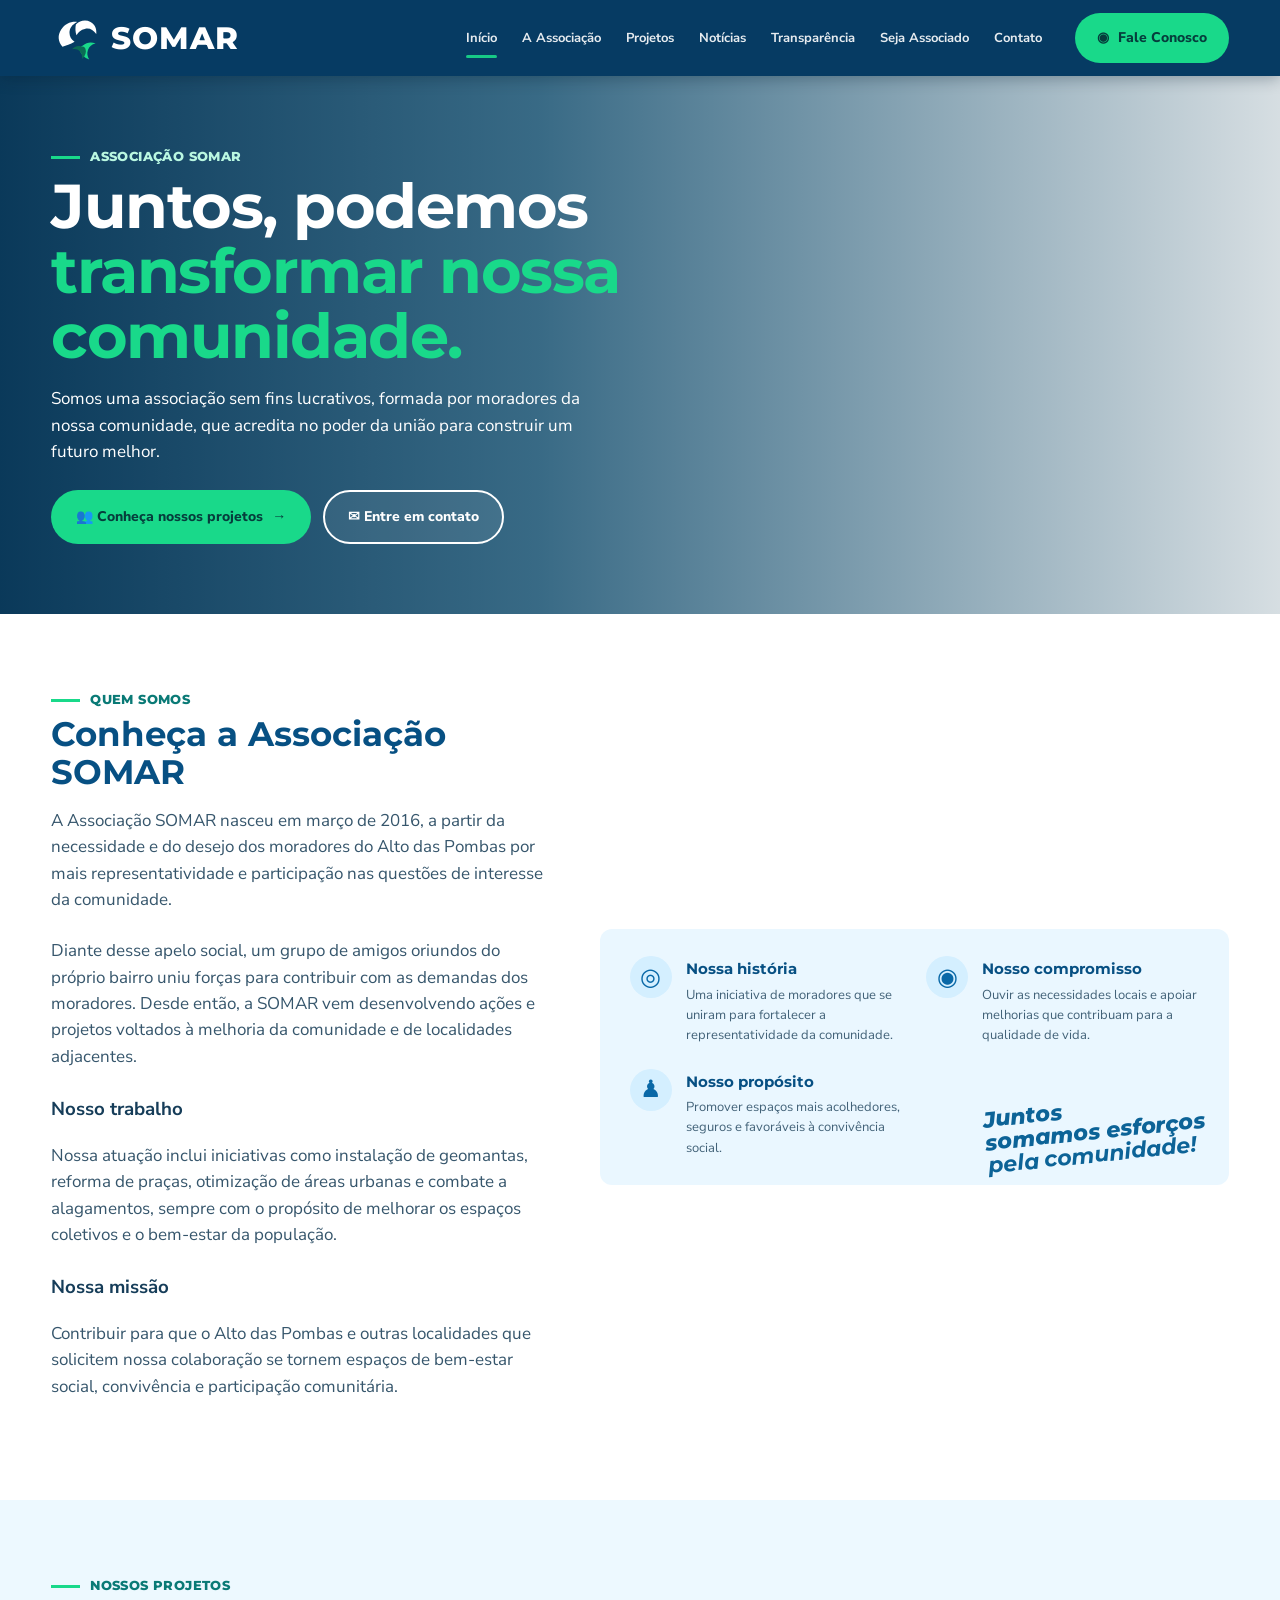
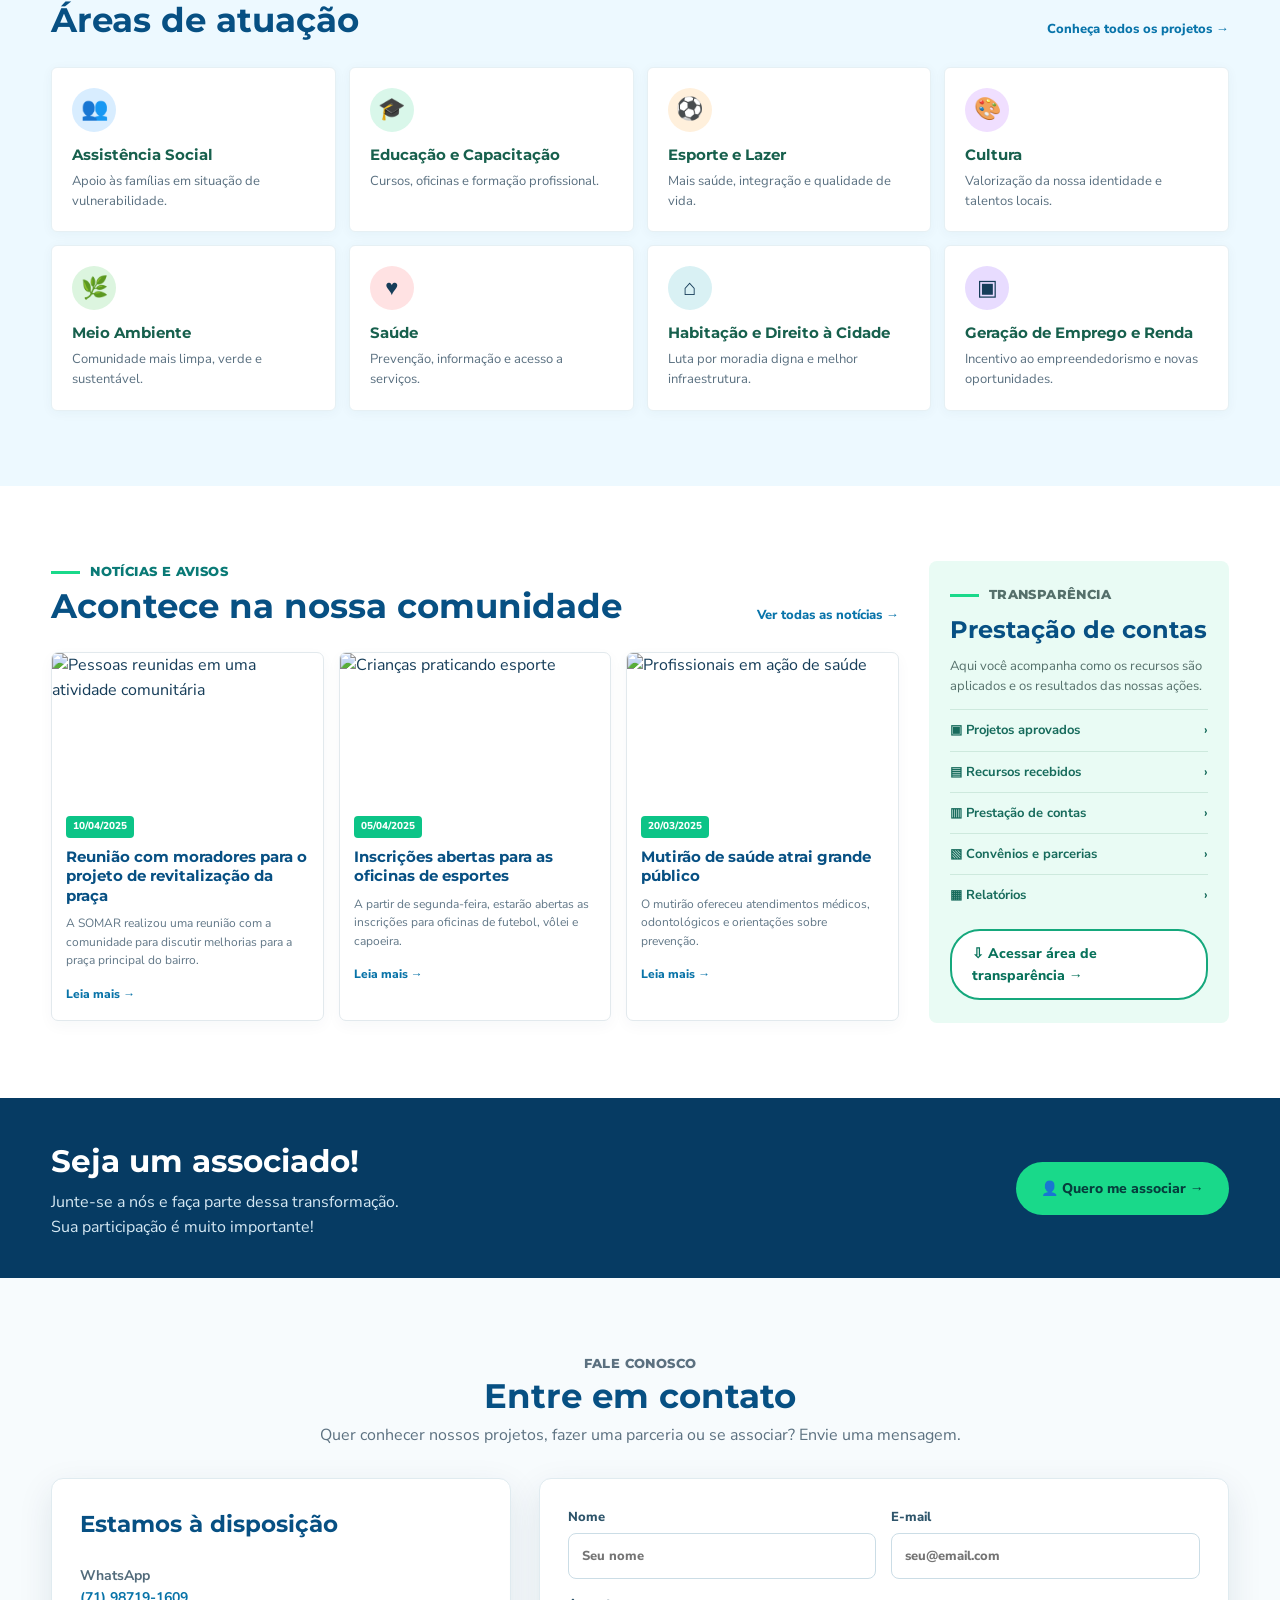
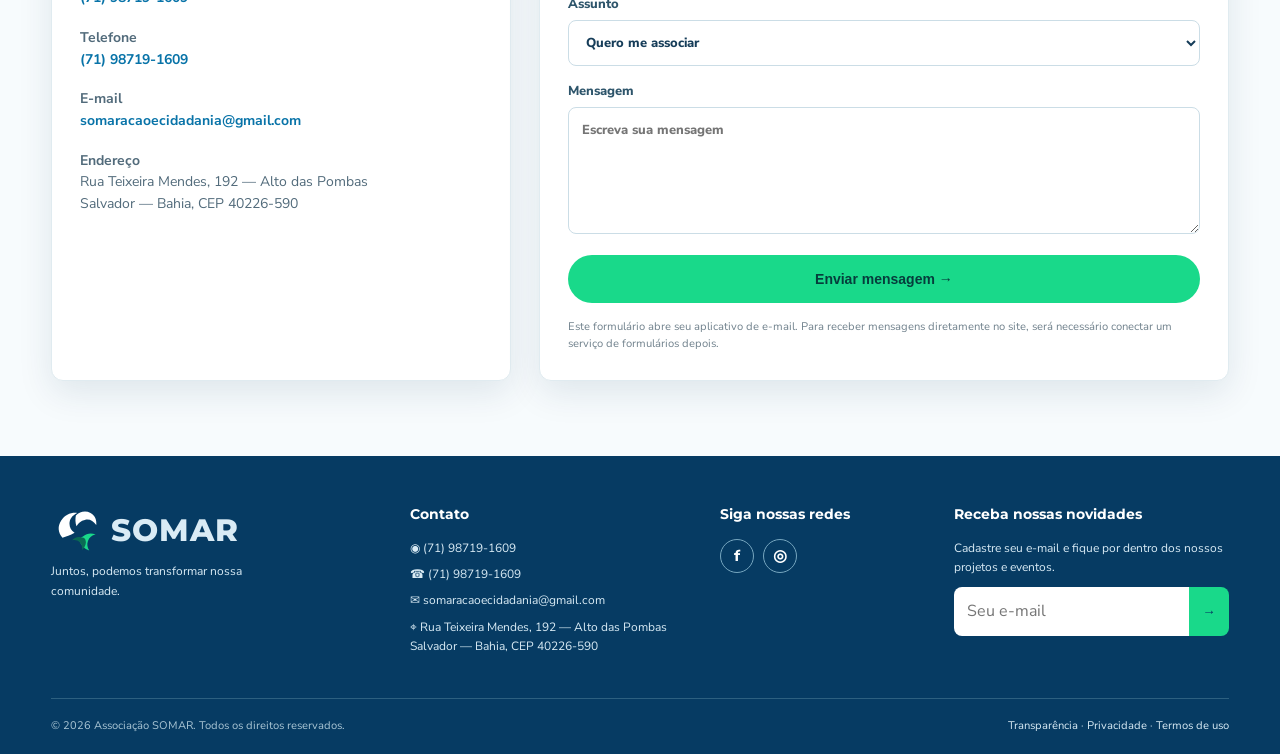
==== commit 15a92c91: "Add files via upload" ====
--- a/index.html
+++ b/index.html
@@ -67,25 +67,29 @@
       <div class="container intro-grid">
         <div class="about-copy">
           <p class="eyebrow">QUEM SOMOS</p>
-          <h2>Associação SOMAR</h2>
-          <p>A SOMAR é uma entidade sem fins lucrativos, formada por moradores da nossa comunidade, que atua na defesa de direitos, no fortalecimento da cidadania e no desenvolvimento social, cultural, educacional e econômico de todos que fazem parte desta comunidade.</p>
-          <a class="btn btn-outline" href="#contato">Saiba mais sobre a associação <span>→</span></a>
+          <h2>Conheça a Associação SOMAR</h2>
+          <p>A Associação SOMAR nasceu em março de 2016, a partir da necessidade e do desejo dos moradores do Alto das Pombas por mais representatividade e participação nas questões de interesse da comunidade.</p>
+          <p>Diante desse apelo social, um grupo de amigos oriundos do próprio bairro uniu forças para contribuir com as demandas dos moradores. Desde então, a SOMAR vem desenvolvendo ações e projetos voltados à melhoria da comunidade e de localidades adjacentes.</p>
+          <h3>Nosso trabalho</h3>
+          <p>Nossa atuação inclui iniciativas como instalação de geomantas, reforma de praças, otimização de áreas urbanas e combate a alagamentos, sempre com o propósito de melhorar os espaços coletivos e o bem-estar da população.</p>
+          <h3>Nossa missão</h3>
+          <p>Contribuir para que o Alto das Pombas e outras localidades que solicitem nossa colaboração se tornem espaços de bem-estar social, convivência e participação comunitária.</p>
         </div>
 
         <div class="mission-card">
           <div class="mission-item">
             <div class="icon-circle">◎</div>
-            <div><h3>Nossa missão</h3><p>Promover o desenvolvimento social, cultural, educacional e econômico da comunidade.</p></div>
+            <div><h3>Nossa história</h3><p>Uma iniciativa de moradores que se uniram para fortalecer a representatividade da comunidade.</p></div>
           </div>
           <div class="mission-item">
             <div class="icon-circle">◉</div>
-            <div><h3>Nossa visão</h3><p>Ser referência em ações comunitárias, contribuindo para uma sociedade mais justa, solidária e sustentável.</p></div>
+            <div><h3>Nosso compromisso</h3><p>Ouvir as necessidades locais e apoiar melhorias que contribuam para a qualidade de vida.</p></div>
           </div>
           <div class="mission-item">
             <div class="icon-circle">♟</div>
-            <div><h3>Nossos valores</h3><p>Respeito, solidariedade, transparência, participação e compromisso com o bem comum.</p></div>
+            <div><h3>Nosso propósito</h3><p>Promover espaços mais acolhedores, seguros e favoráveis à convivência social.</p></div>
           </div>
-          <div class="slogan">Juntos<br>somos mais<br><strong>fortes!</strong></div>
+          <div class="slogan">Juntos<br>somamos esforços<br><strong>pela comunidade!</strong></div>
         </div>
       </div>
     </section>
@@ -106,17 +110,6 @@
           <article class="project-card"><div class="project-icon red">♥</div><h3>Saúde</h3><p>Prevenção, informação e acesso a serviços.</p></article>
           <article class="project-card"><div class="project-icon teal">⌂</div><h3>Habitação e Direito à Cidade</h3><p>Luta por moradia digna e melhor infraestrutura.</p></article>
           <article class="project-card"><div class="project-icon violet">▣</div><h3>Geração de Emprego e Renda</h3><p>Incentivo ao empreendedorismo e novas oportunidades.</p></article>
-        </div>
-        <div class="project-feature">
-          <div class="project-feature-heading">
-            <p class="eyebrow">AÇÃO NA COMUNIDADE</p>
-            <h3>Instalação de geomanta — Alto das Pombas</h3>
-            <p>Registro das ações acompanhadas pela Associação SOMAR em busca de melhorias para a comunidade. A iniciativa demonstra a atuação da entidade diante das necessidades locais e seu compromisso com o bem-estar dos moradores.</p>
-          </div>
-          <div class="project-feature-photos">
-            <figure><img src="geomanta-etapa-1.jpg" alt="Etapa da obra de instalação de geomanta no Alto das Pombas"><figcaption>Etapa da obra</figcaption></figure>
-            <figure><img src="geomanta-etapa-2.jpg" alt="Registro posterior da encosta com geomanta no Alto das Pombas"><figcaption>Registro posterior</figcaption></figure>
-          </div>
         </div>
       </div>
     </section>
--- a/style.css
+++ b/style.css
@@ -18,3 +18,7 @@
 @media(max-width:1050px){.main-nav{gap:14px}.main-nav a{font-size:11px}.nav-wrap{gap:14px}.nav-whatsapp{font-size:11px;padding:10px 14px}.projects-grid{grid-template-columns:repeat(2,1fr)}}
 @media(max-width:800px){.site-header,.nav-wrap{height:68px}.nav-wrap{position:relative}.main-nav{display:none;position:absolute;top:68px;left:0;right:0;background:var(--navy2);padding:12px 5%;flex-direction:column;align-items:stretch;gap:0;box-shadow:0 15px 25px #001d2d44}.main-nav.open{display:flex}.main-nav a{padding:13px 0;font-size:14px}.main-nav a:after{bottom:6px}.nav-whatsapp{display:none}.menu-toggle{display:block;margin-left:auto}.brand-word{font-size:26px}.brand-mark{width:43px;height:43px}.hero{min-height:610px}.hero-content{padding:90px 0}.hero h1{font-size:42px}.intro-grid,.news-layout,.contact-grid{grid-template-columns:1fr}.mission-card{grid-template-columns:1fr}.slogan{display:none}.news-grid{grid-template-columns:1fr 1fr}.footer-grid{grid-template-columns:1fr 1fr}}
 @media(max-width:560px){.hero h1{font-size:35px}.hero-copy{font-size:15px}.hero-actions{flex-direction:column;align-items:stretch}.hero-actions .btn{width:100%}.section{padding:55px 0}.section-heading{align-items:flex-start;flex-direction:column}.projects-grid,.news-grid,.footer-grid,.contact-form{grid-template-columns:1fr}.contact-form label,.contact-form button,.form-note{grid-column:auto}.join-content{padding:38px 0;flex-direction:column;align-items:flex-start}.footer-bottom{flex-direction:column}.about-copy h2,.section h2{font-size:29px}}
+
+.project-feature{margin-top:34px;padding:26px;background:#fff;border:1px solid #dcebf0;border-radius:10px;box-shadow:0 2px 12px #083d5b0b}.project-feature-heading{max-width:820px;margin-bottom:20px}.project-feature-heading h3{font-family:Montserrat,sans-serif;color:#17604d;font-size:22px;margin:6px 0 10px}.project-feature-heading p:last-child{color:#5a7080;font-size:14px;line-height:1.75;margin:0}.project-feature-photos{display:grid;grid-template-columns:repeat(2,minmax(0,1fr));gap:16px}.project-feature-photos figure{margin:0;overflow:hidden;border-radius:8px;background:#edf3f5}.project-feature-photos img{display:block;width:100%;height:320px;object-fit:cover}
+.project-feature-photos figcaption{padding:10px 12px;font-size:14px;font-weight:600;color:#174c59}
+@media(max-width:560px){.project-feature{padding:17px}.project-feature-photos{grid-template-columns:1fr}.project-feature-photos img{height:auto;aspect-ratio:1/1;object-fit:cover}.project-feature-heading h3{font-size:19px}}
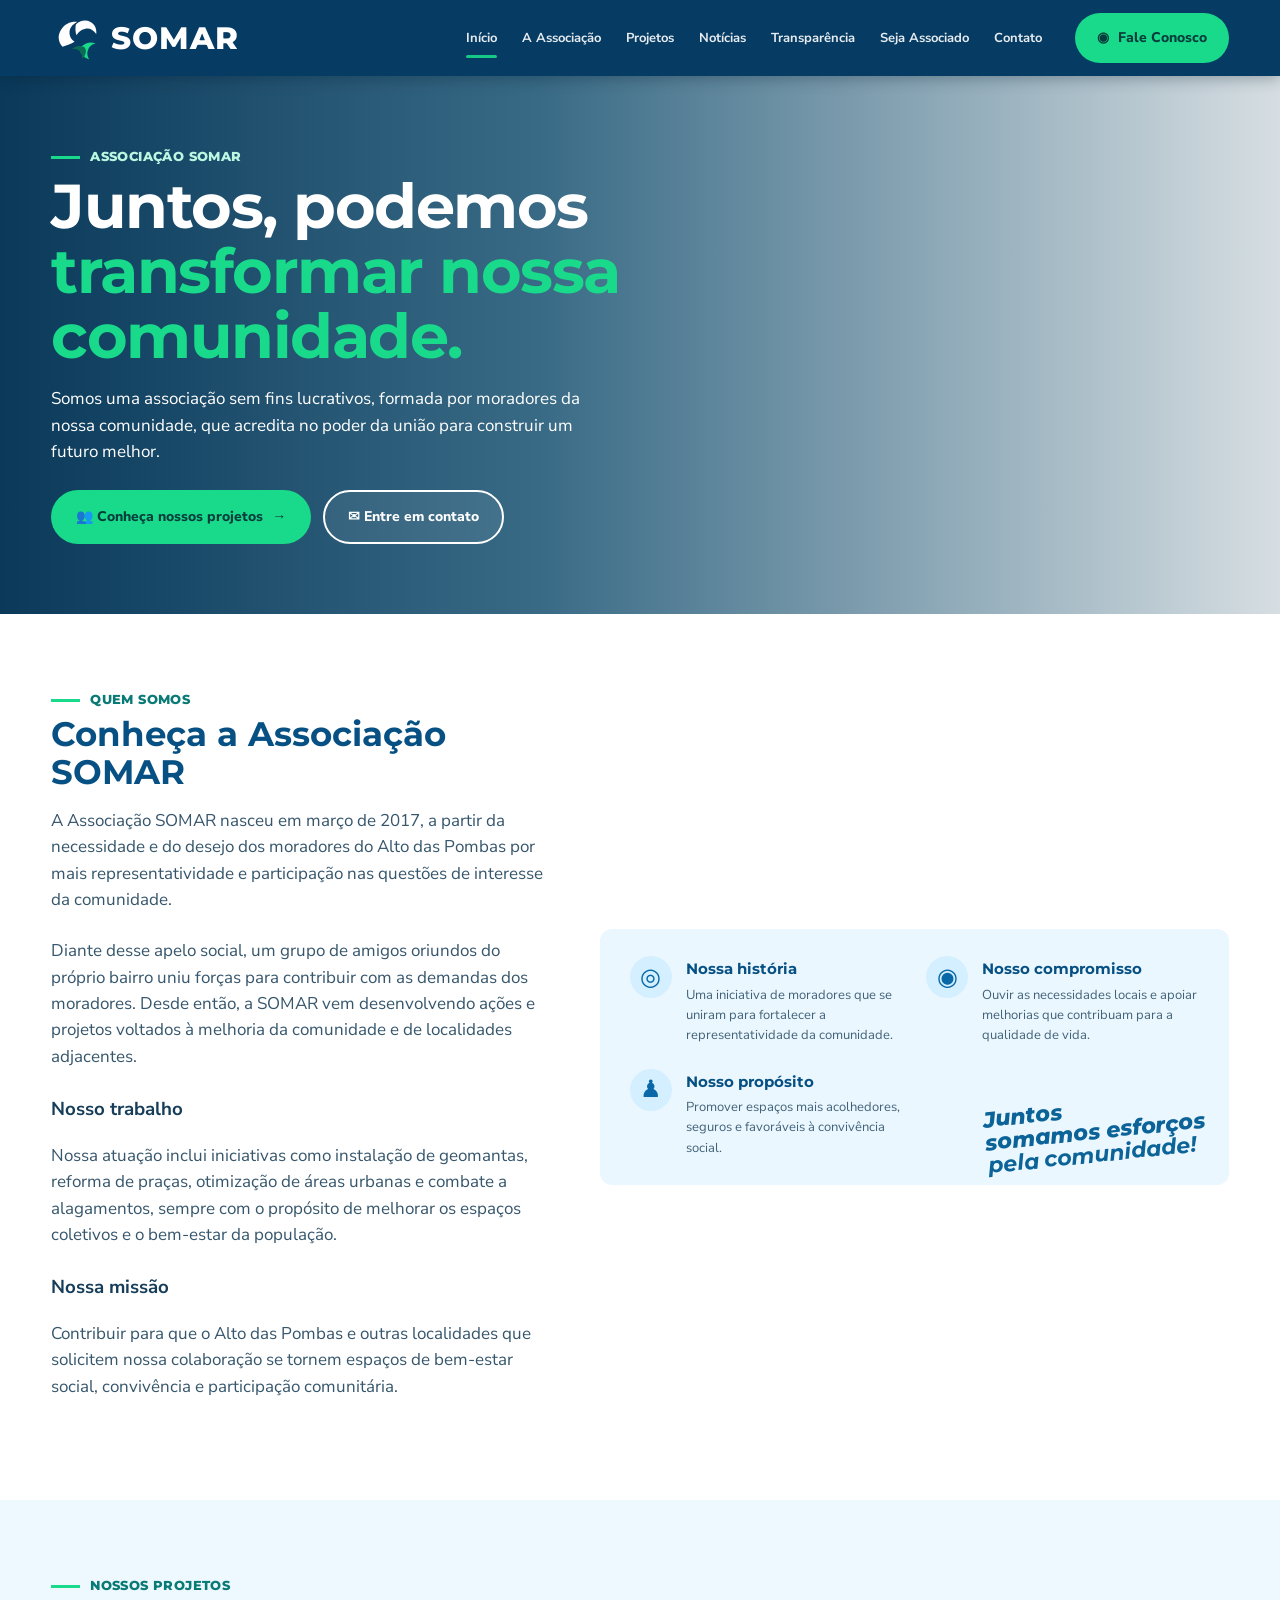
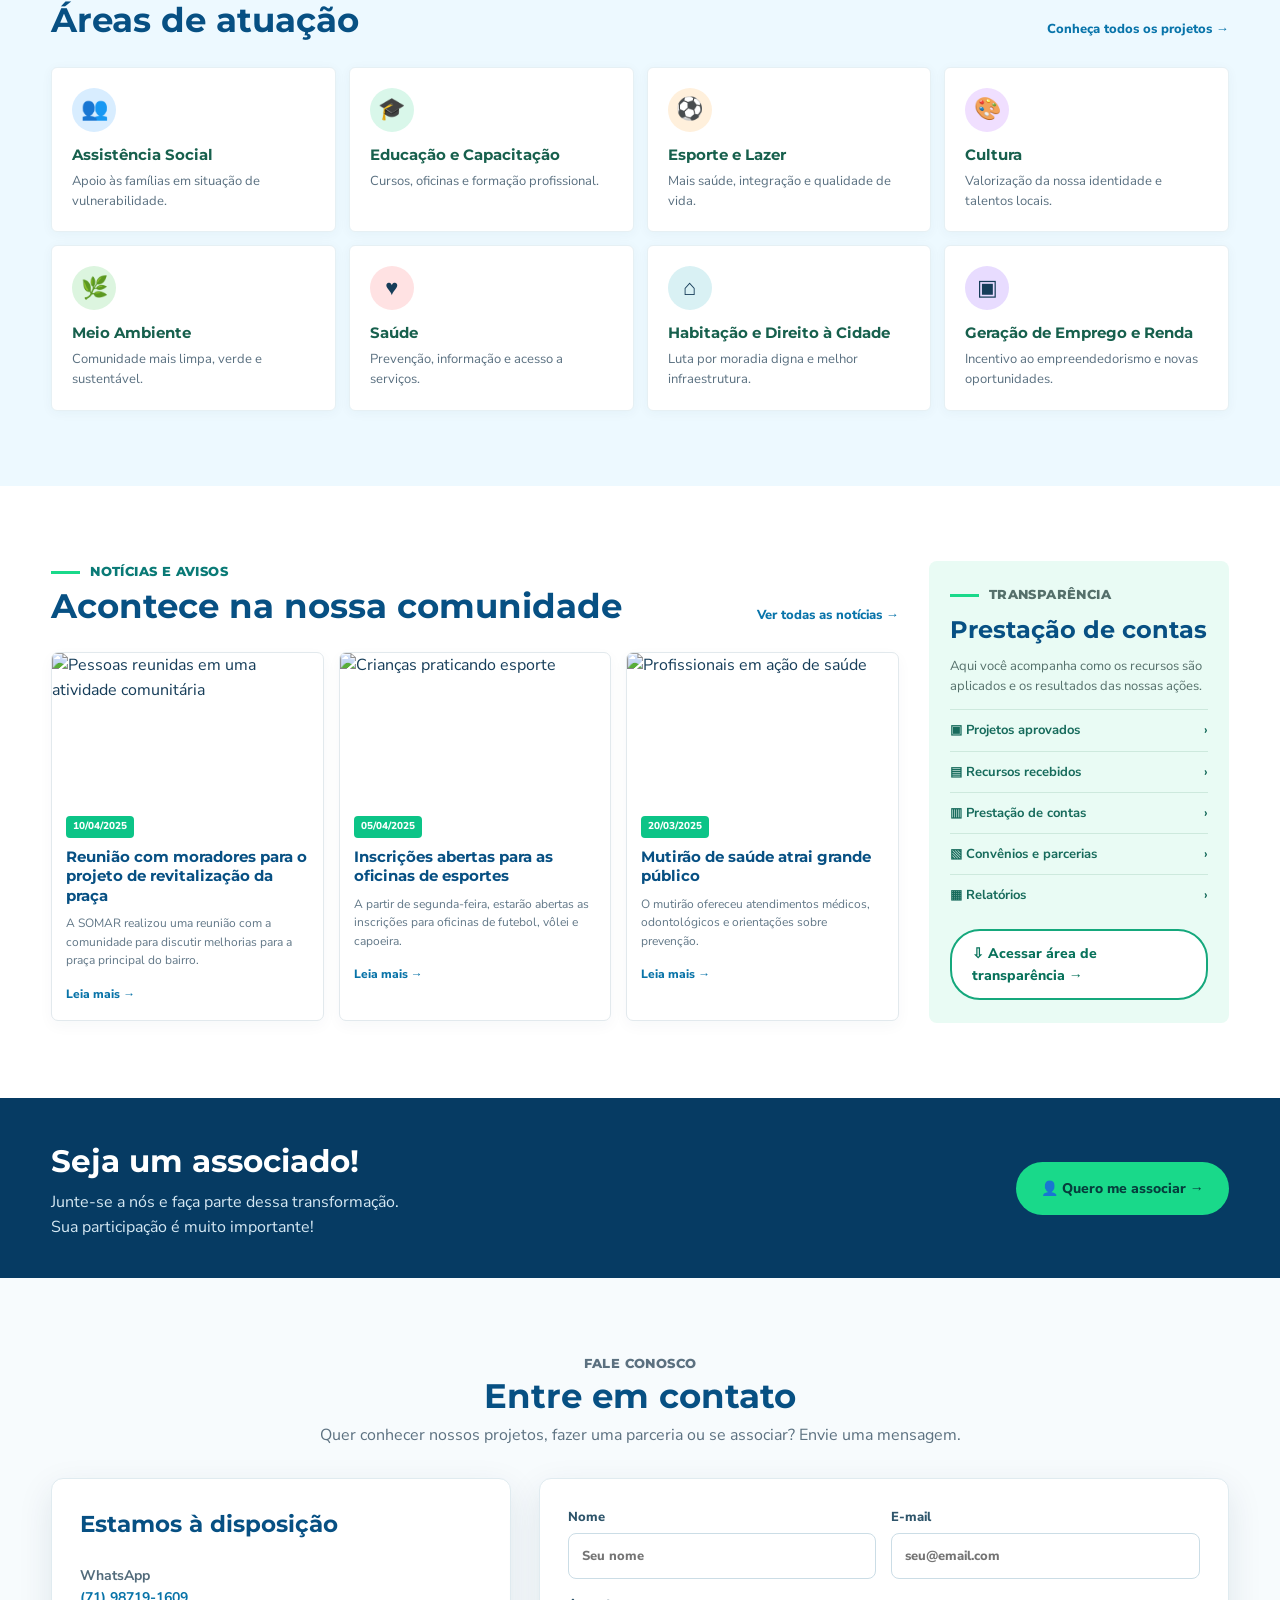
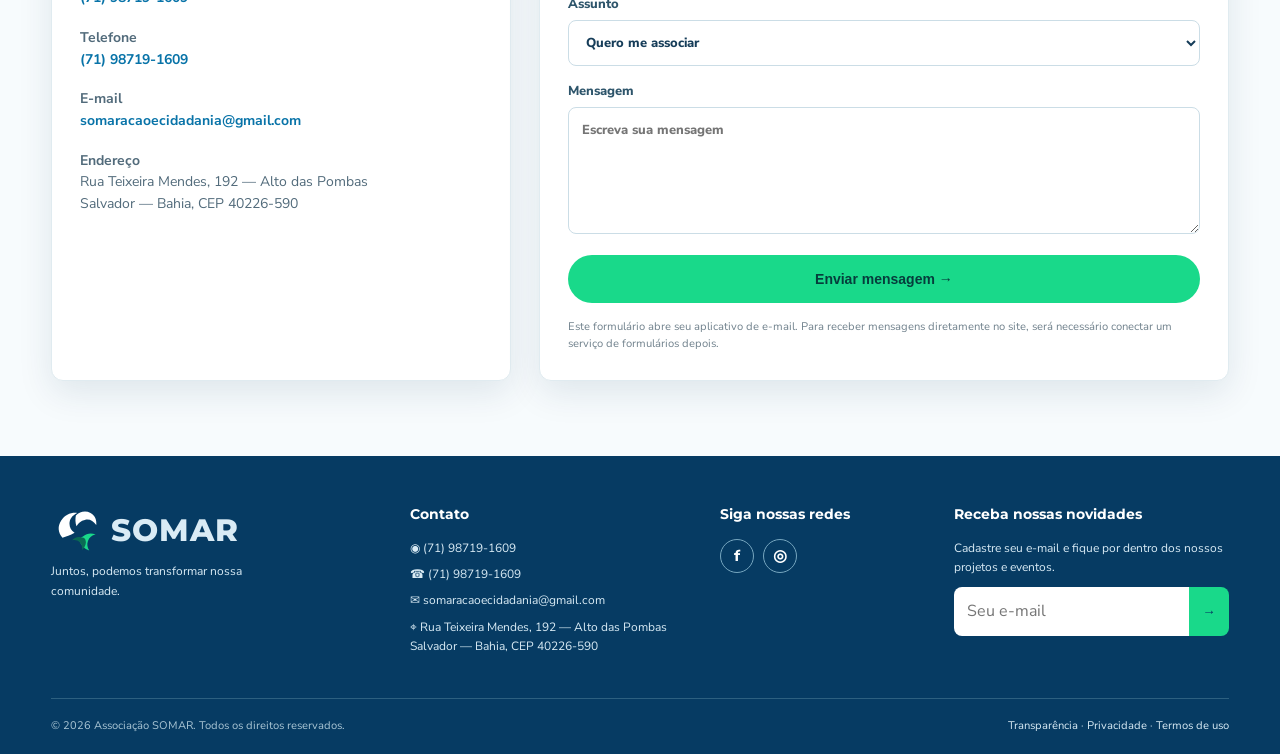
==== commit 9d444f28: "Update index.html" ====
--- a/index.html
+++ b/index.html
@@ -68,7 +68,7 @@
         <div class="about-copy">
           <p class="eyebrow">QUEM SOMOS</p>
           <h2>Conheça a Associação SOMAR</h2>
-          <p>A Associação SOMAR nasceu em março de 2016, a partir da necessidade e do desejo dos moradores do Alto das Pombas por mais representatividade e participação nas questões de interesse da comunidade.</p>
+          <p>A Associação SOMAR nasceu em março de 2017, a partir da necessidade e do desejo dos moradores do Alto das Pombas por mais representatividade e participação nas questões de interesse da comunidade.</p>
           <p>Diante desse apelo social, um grupo de amigos oriundos do próprio bairro uniu forças para contribuir com as demandas dos moradores. Desde então, a SOMAR vem desenvolvendo ações e projetos voltados à melhoria da comunidade e de localidades adjacentes.</p>
           <h3>Nosso trabalho</h3>
           <p>Nossa atuação inclui iniciativas como instalação de geomantas, reforma de praças, otimização de áreas urbanas e combate a alagamentos, sempre com o propósito de melhorar os espaços coletivos e o bem-estar da população.</p>
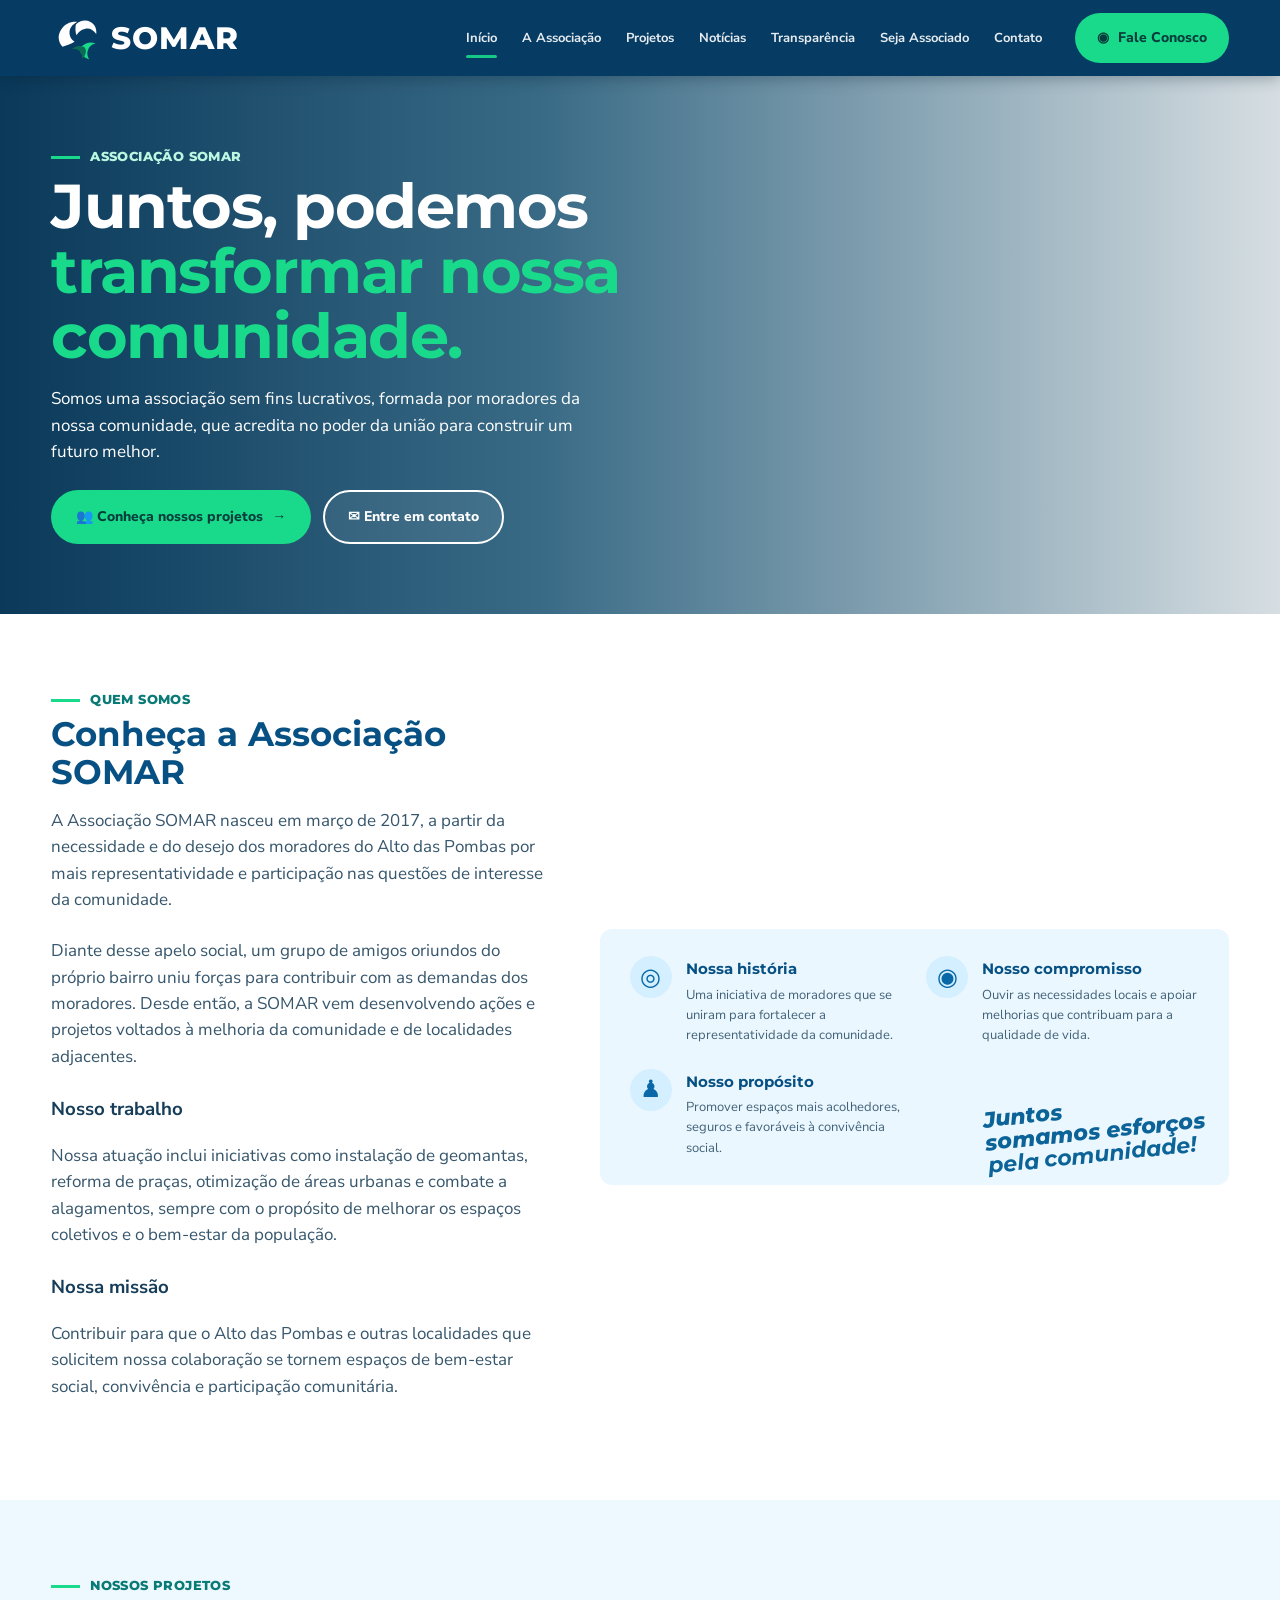
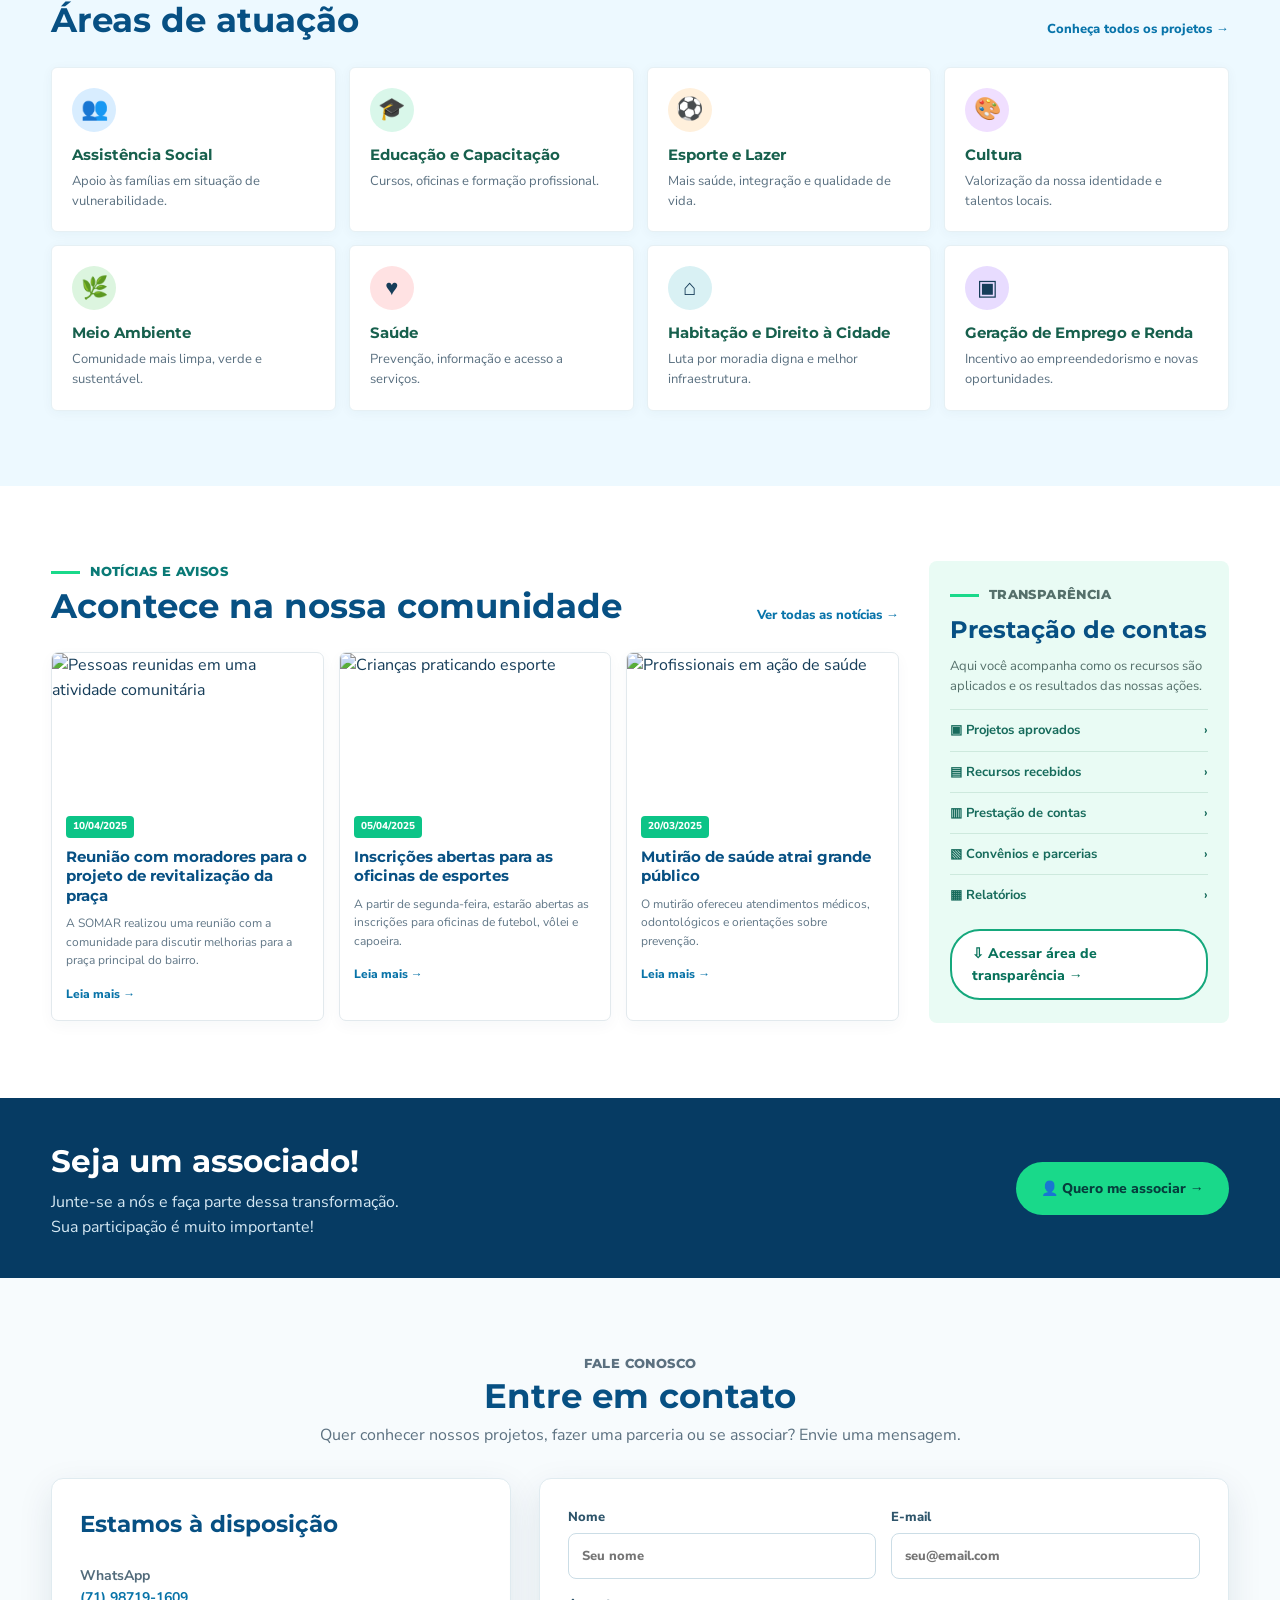
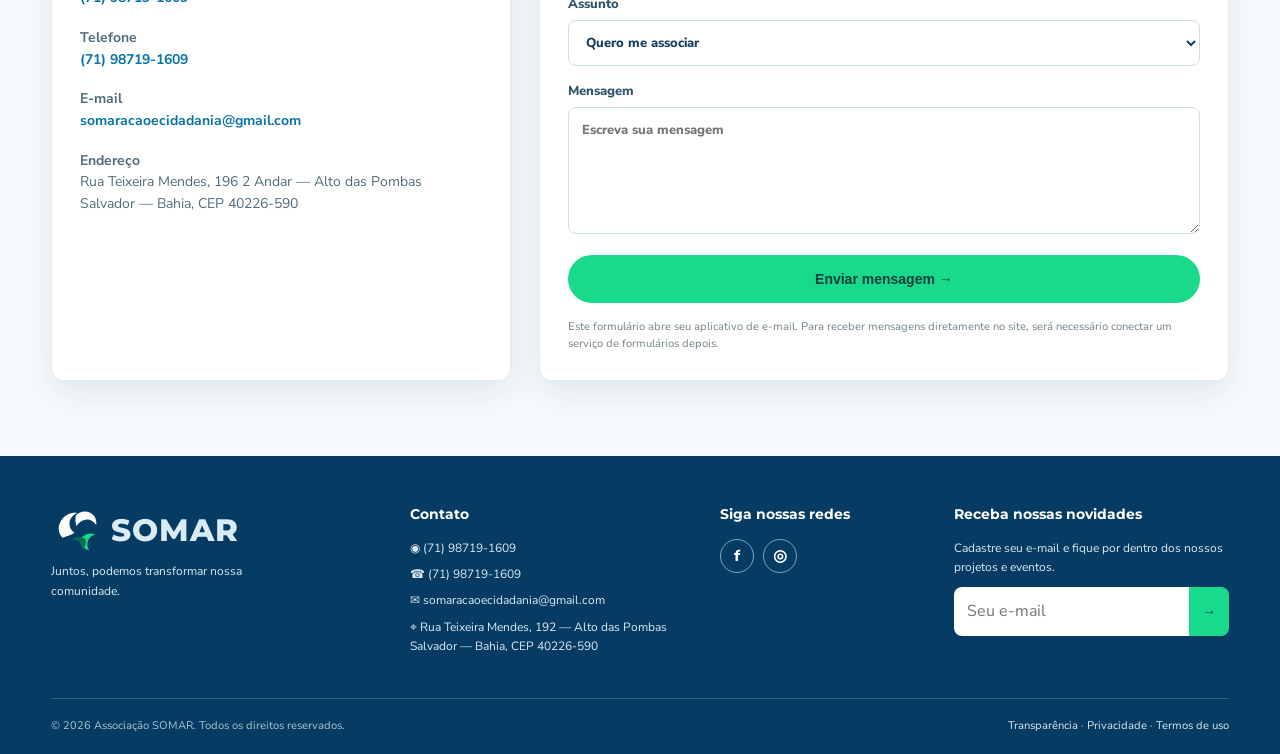
==== commit 488a0cc7: "Update index.html" ====
--- a/index.html
+++ b/index.html
@@ -165,7 +165,7 @@
             <p><strong>WhatsApp</strong><br><a href="https://wa.me/5571987191609" target="_blank" rel="noopener">(71) 98719-1609</a></p>
             <p><strong>Telefone</strong><br><a href="tel:+5571987191609">(71) 98719-1609</a></p>
             <p><strong>E-mail</strong><br><a href="mailto:somaracaoecidadania@gmail.com">somaracaoecidadania@gmail.com</a></p>
-            <p><strong>Endereço</strong><br>Rua Teixeira Mendes, 192 — Alto das Pombas<br>Salvador — Bahia, CEP 40226-590</p>
+            <p><strong>Endereço</strong><br>Rua Teixeira Mendes, 196 2 Andar — Alto das Pombas<br>Salvador — Bahia, CEP 40226-590</p>
           </div>
           <form class="contact-form" id="contactForm">
             <label>Nome<input name="nome" type="text" required placeholder="Seu nome"></label>
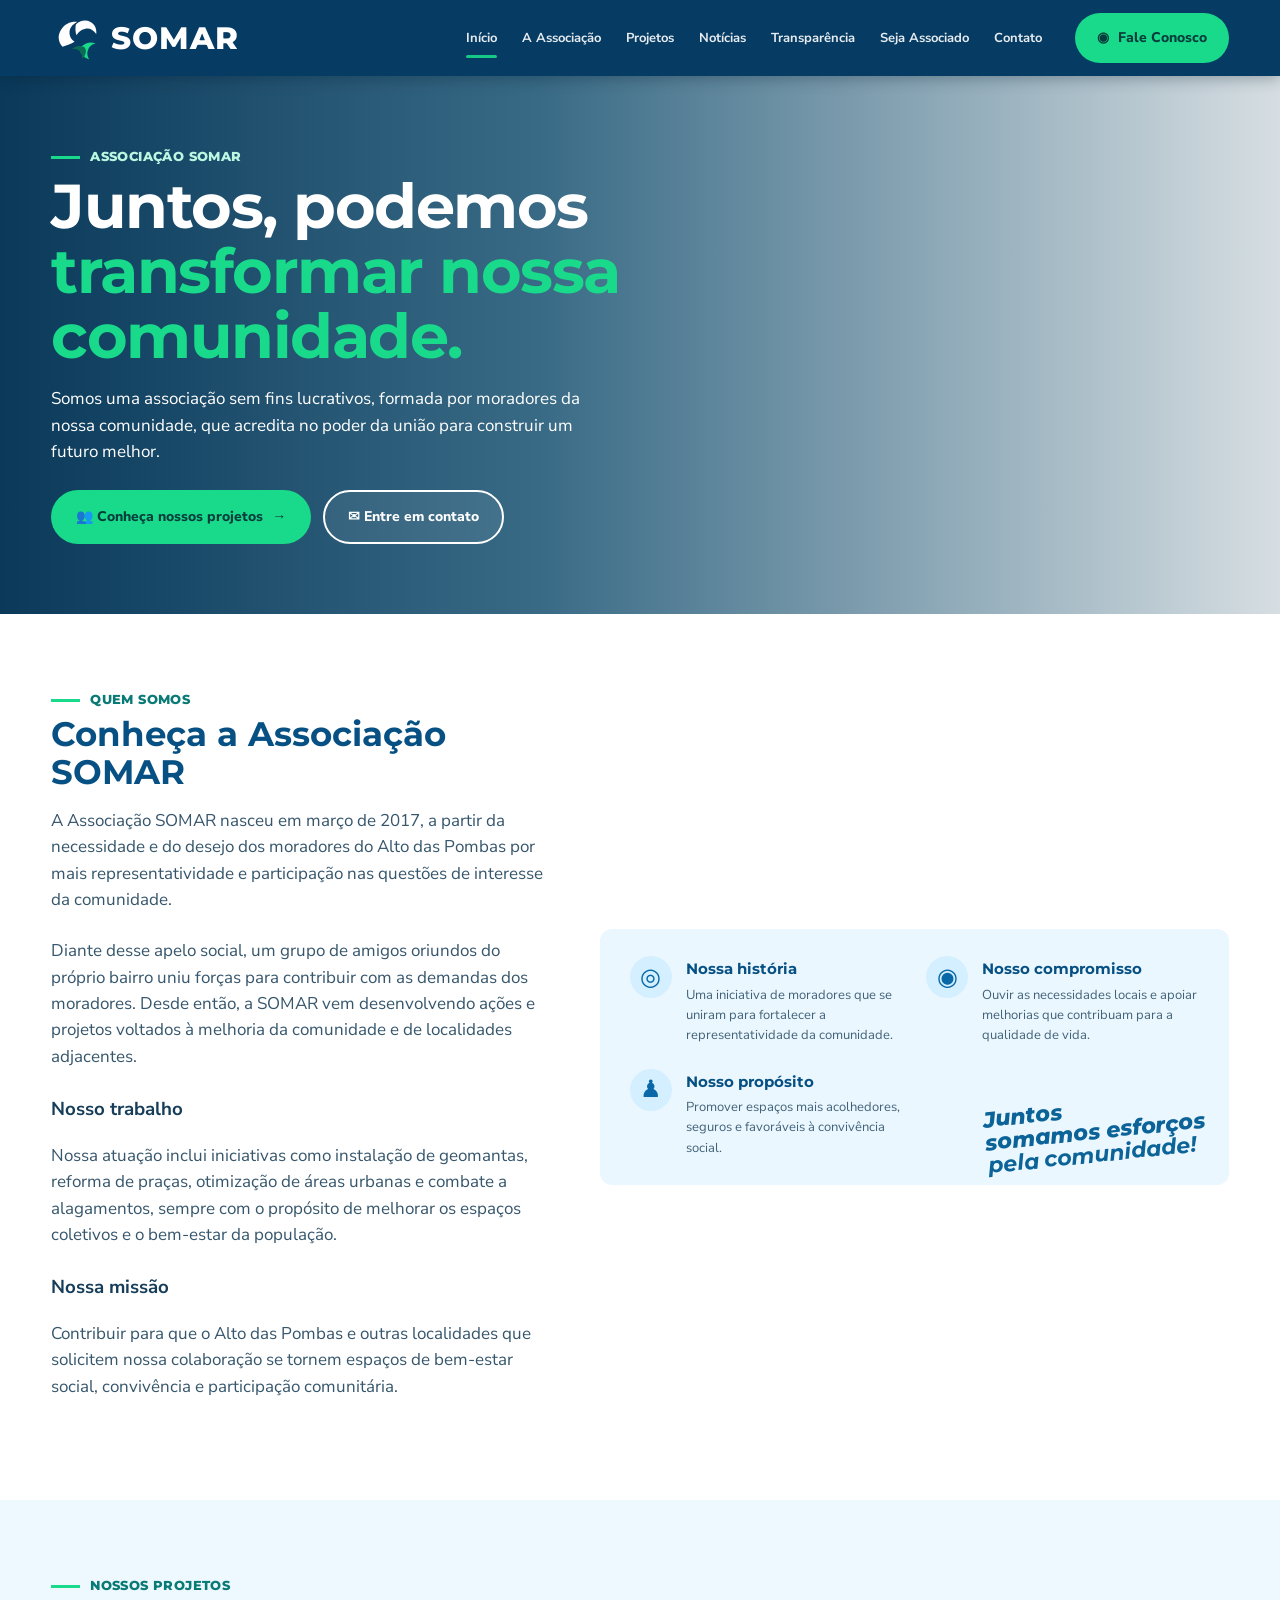
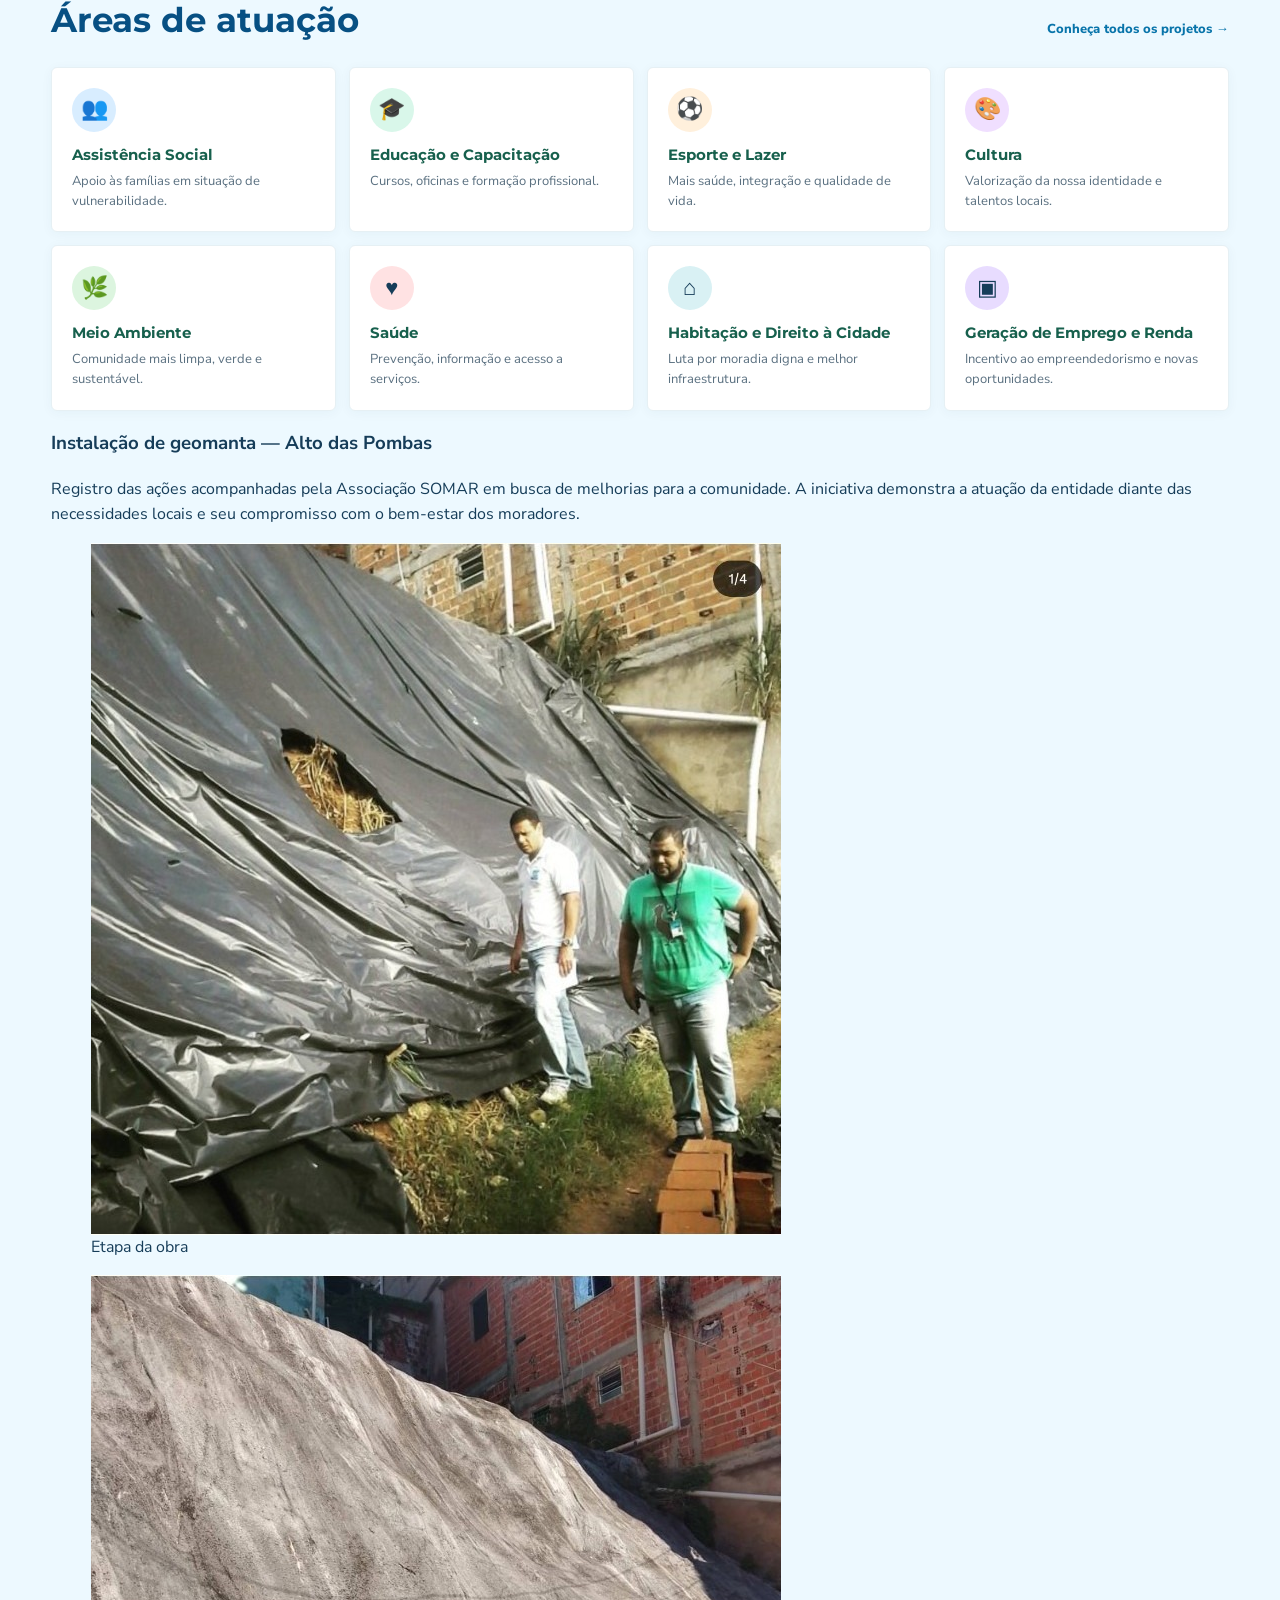
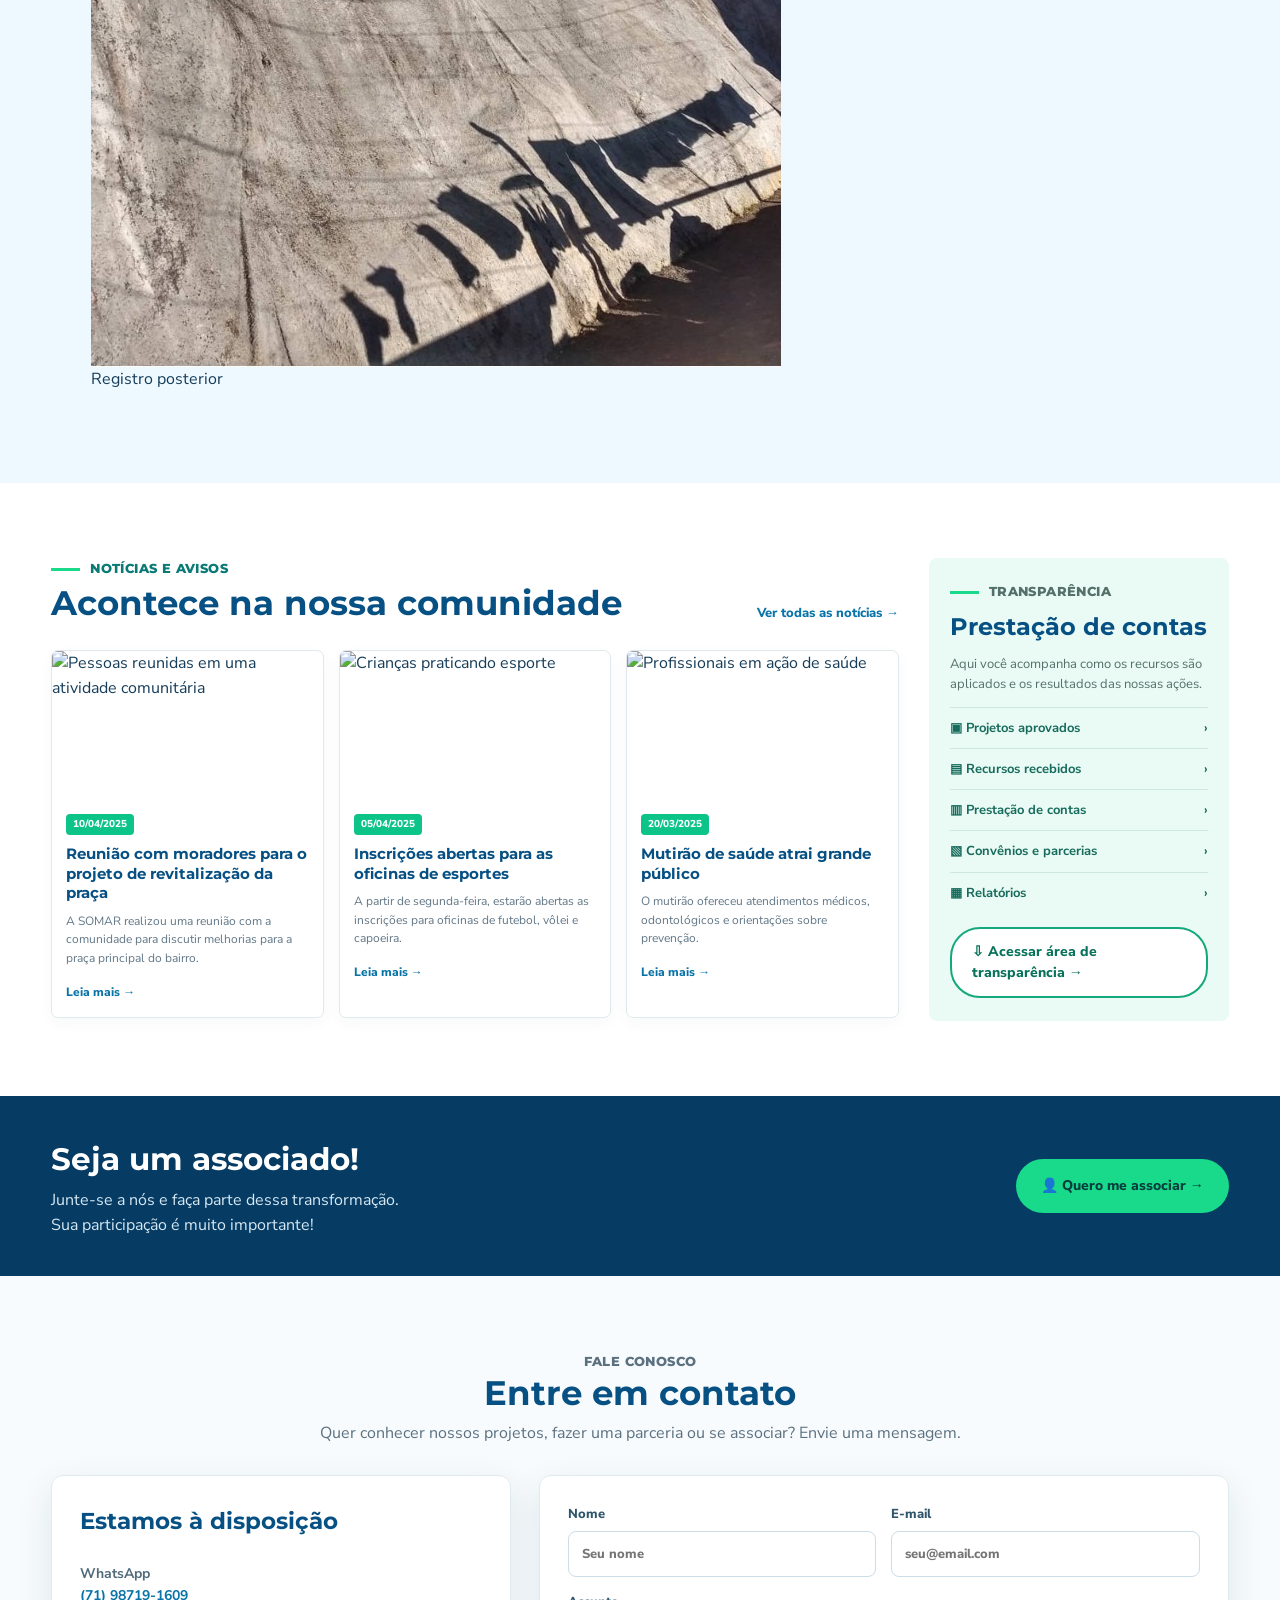
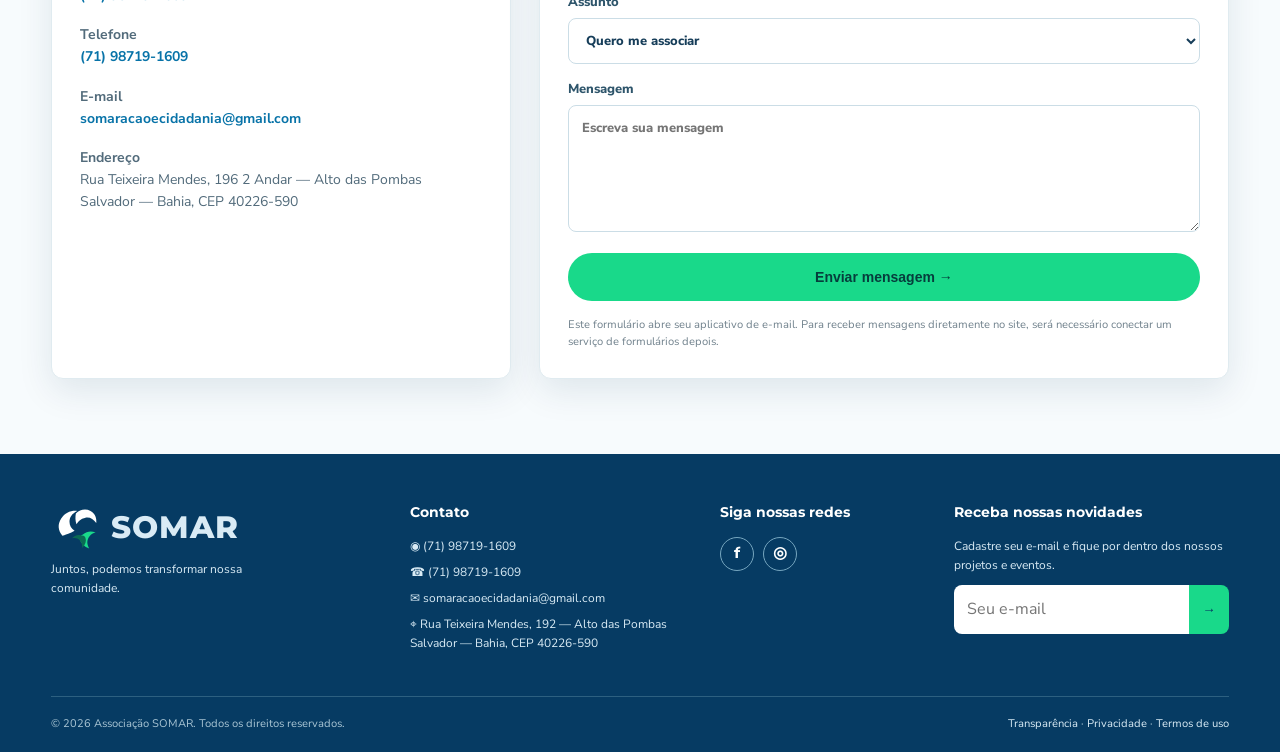
==== commit e26e2726: "Update index.html" ====
--- a/index.html
+++ b/index.html
@@ -111,6 +111,23 @@
           <article class="project-card"><div class="project-icon teal">⌂</div><h3>Habitação e Direito à Cidade</h3><p>Luta por moradia digna e melhor infraestrutura.</p></article>
           <article class="project-card"><div class="project-icon violet">▣</div><h3>Geração de Emprego e Renda</h3><p>Incentivo ao empreendedorismo e novas oportunidades.</p></article>
         </div>
+        <div class="project-gallery">
+          <h3>Instalação de geomanta — Alto das Pombas</h3>
+          <p>Registro das ações acompanhadas pela Associação SOMAR em busca de melhorias para a comunidade. A iniciativa demonstra a atuação da entidade diante das necessidades locais e seu compromisso com o bem-estar dos moradores.</p>
+
+          <div class="gallery-grid">
+            <figure>
+              <img src="geomanta-etapa-1.jpg" alt="Etapa da obra de instalação de geomanta no Alto das Pombas">
+              <figcaption>Etapa da obra</figcaption>
+            </figure>
+
+            <figure>
+              <img src="geomanta-etapa-2.jpg" alt="Registro posterior da obra de instalação de geomanta">
+              <figcaption>Registro posterior</figcaption>
+            </figure>
+          </div>
+        </div>
+
       </div>
     </section>
 
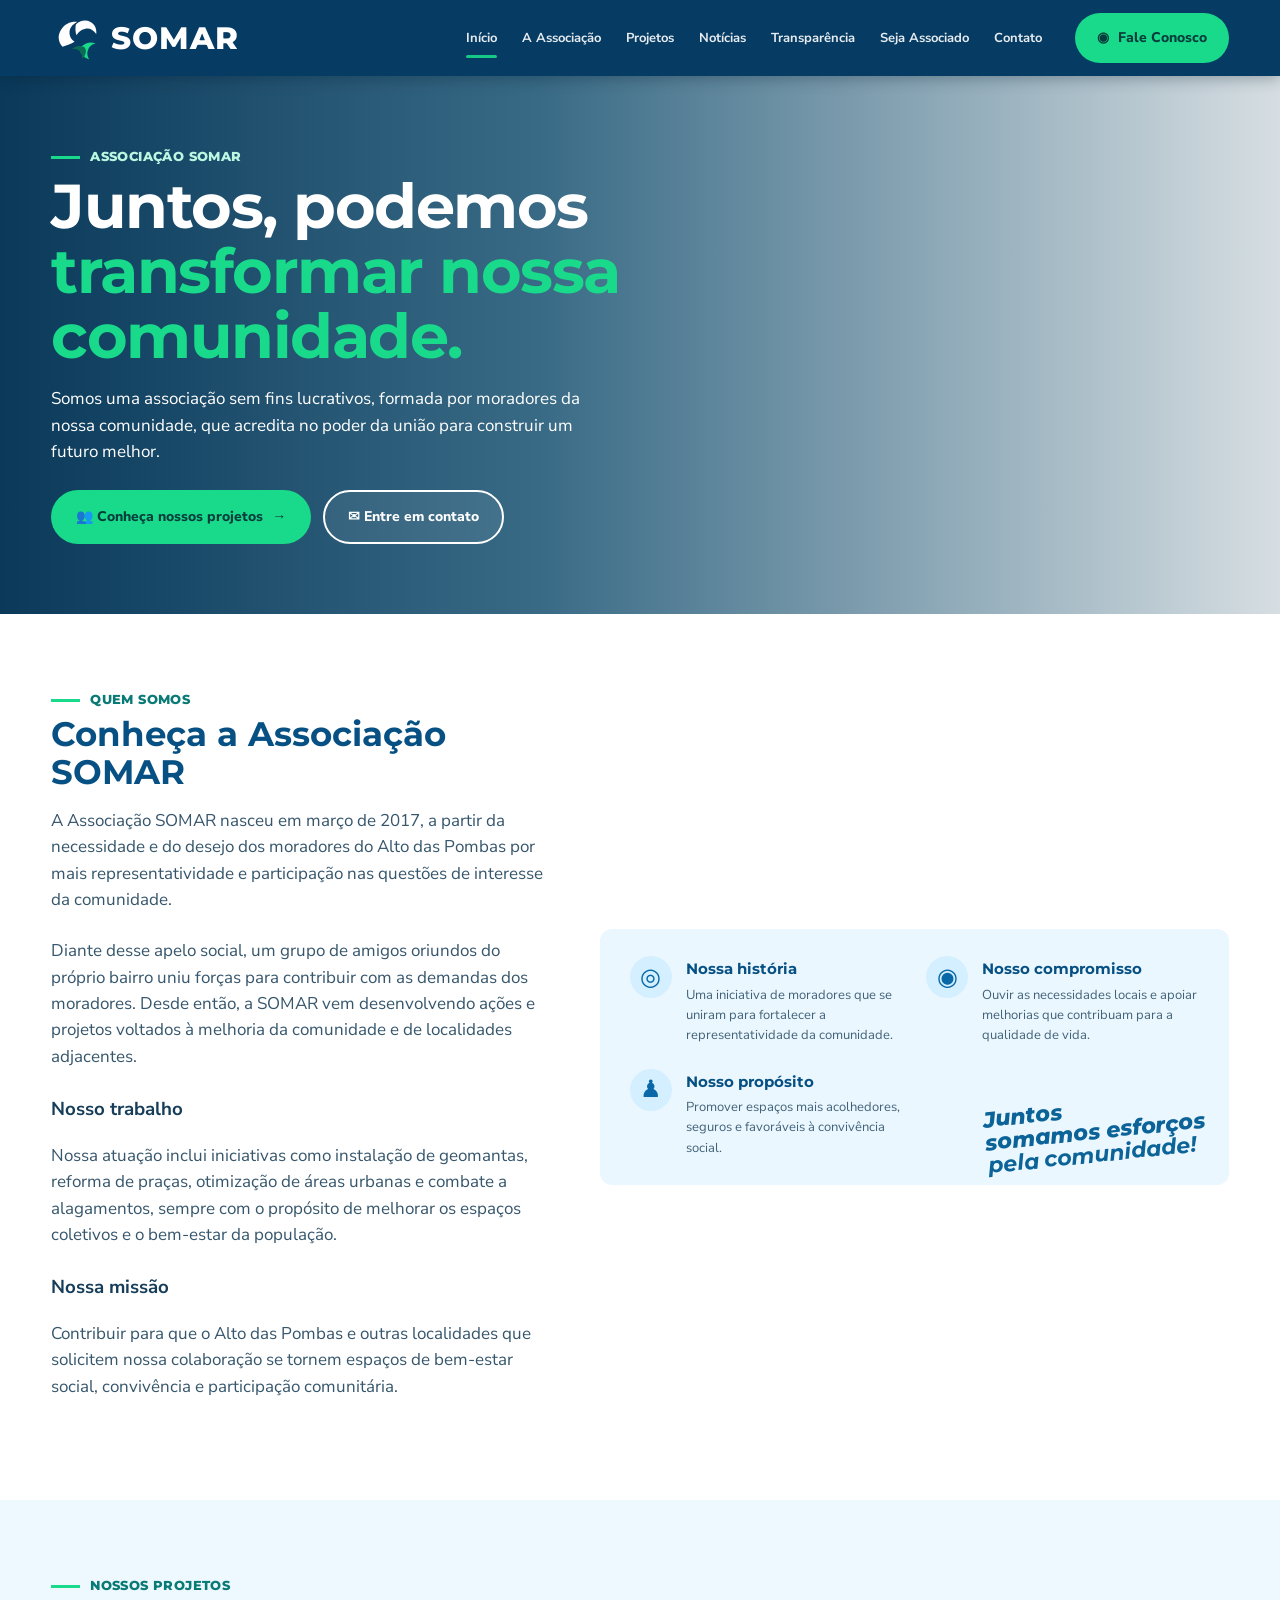
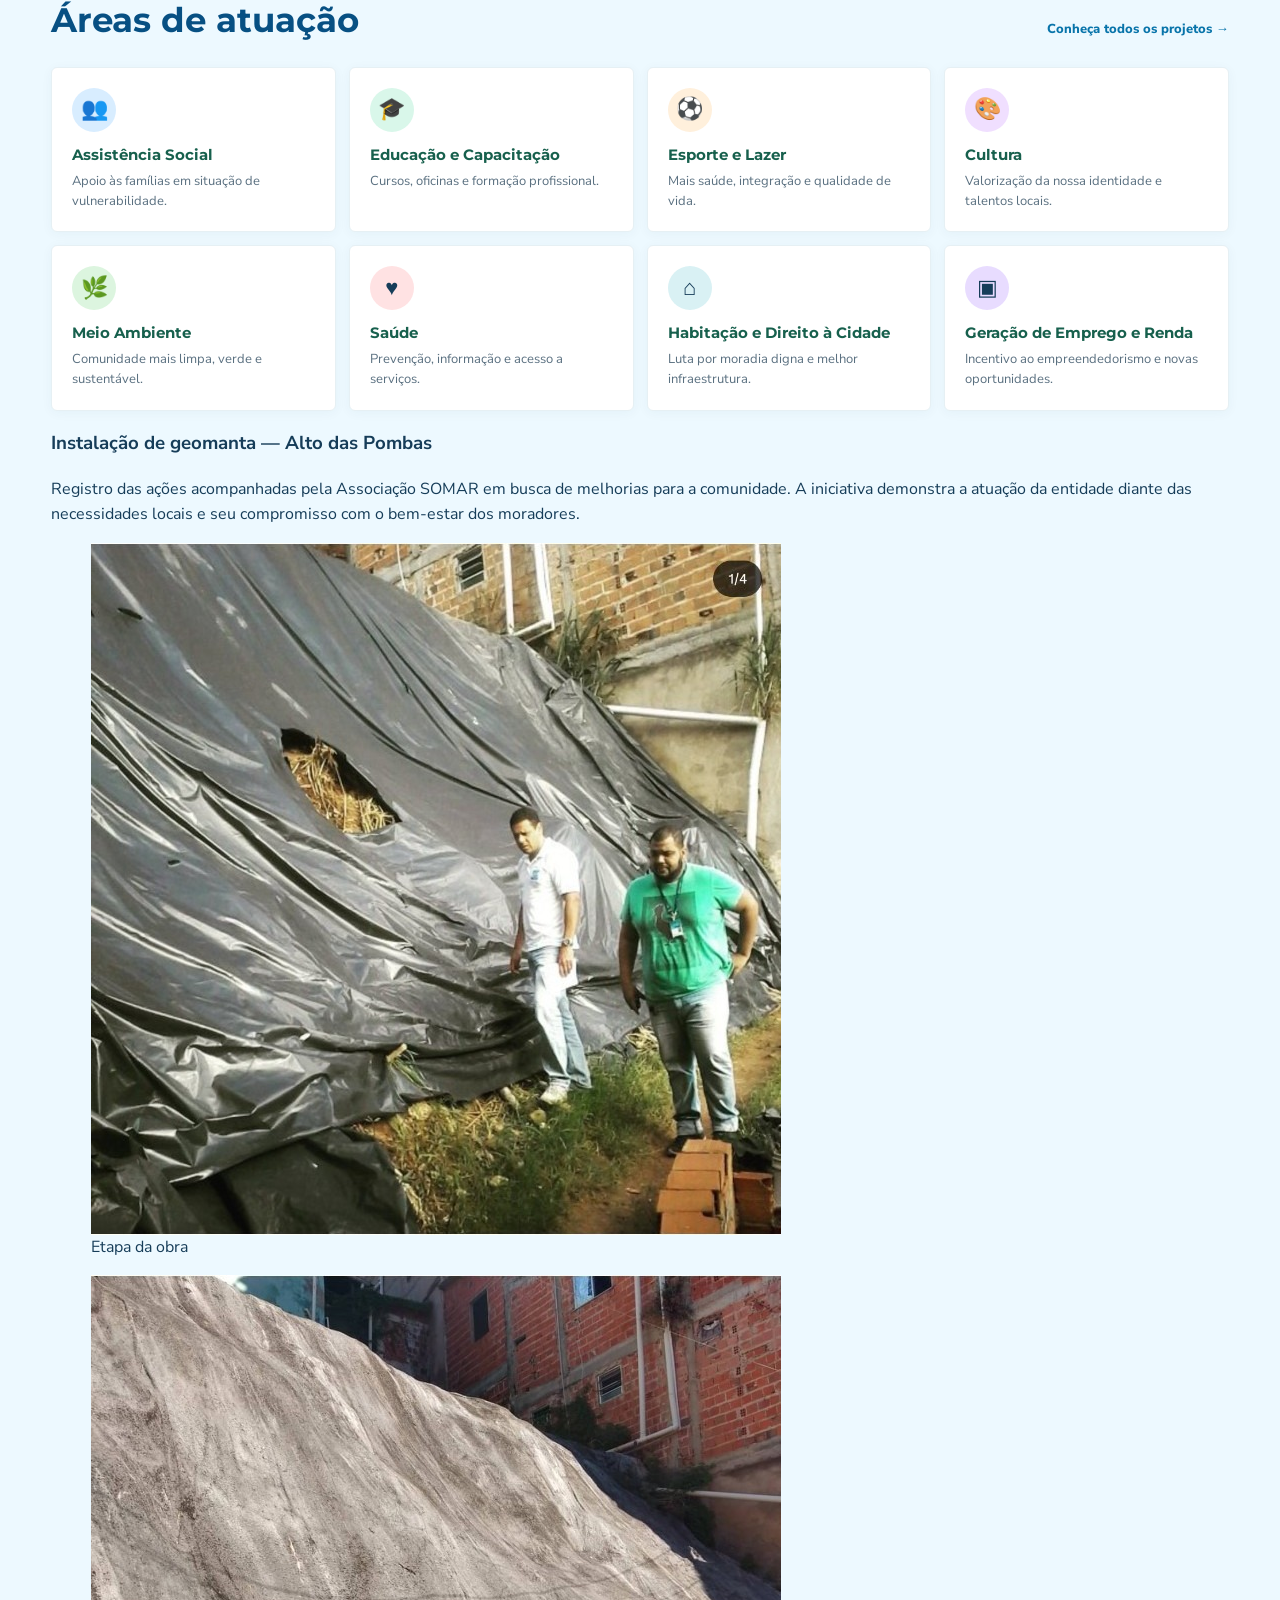
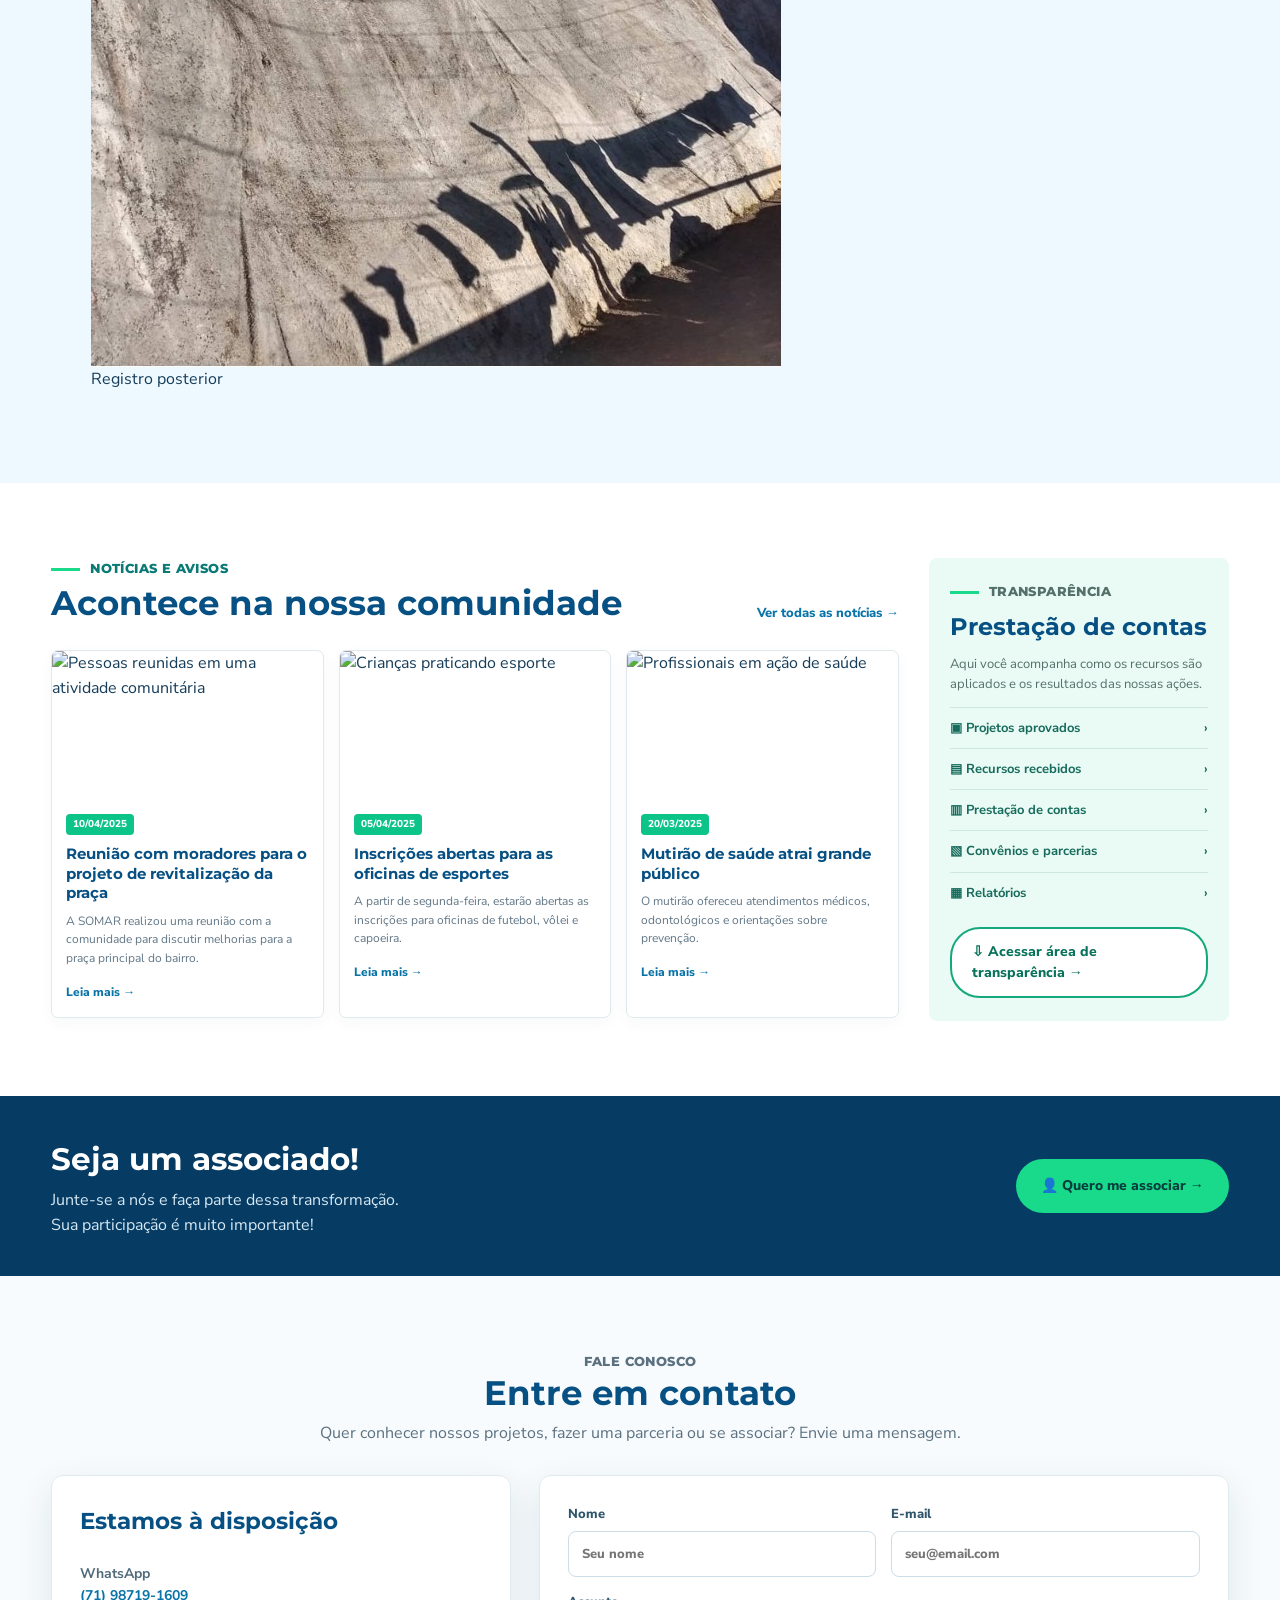
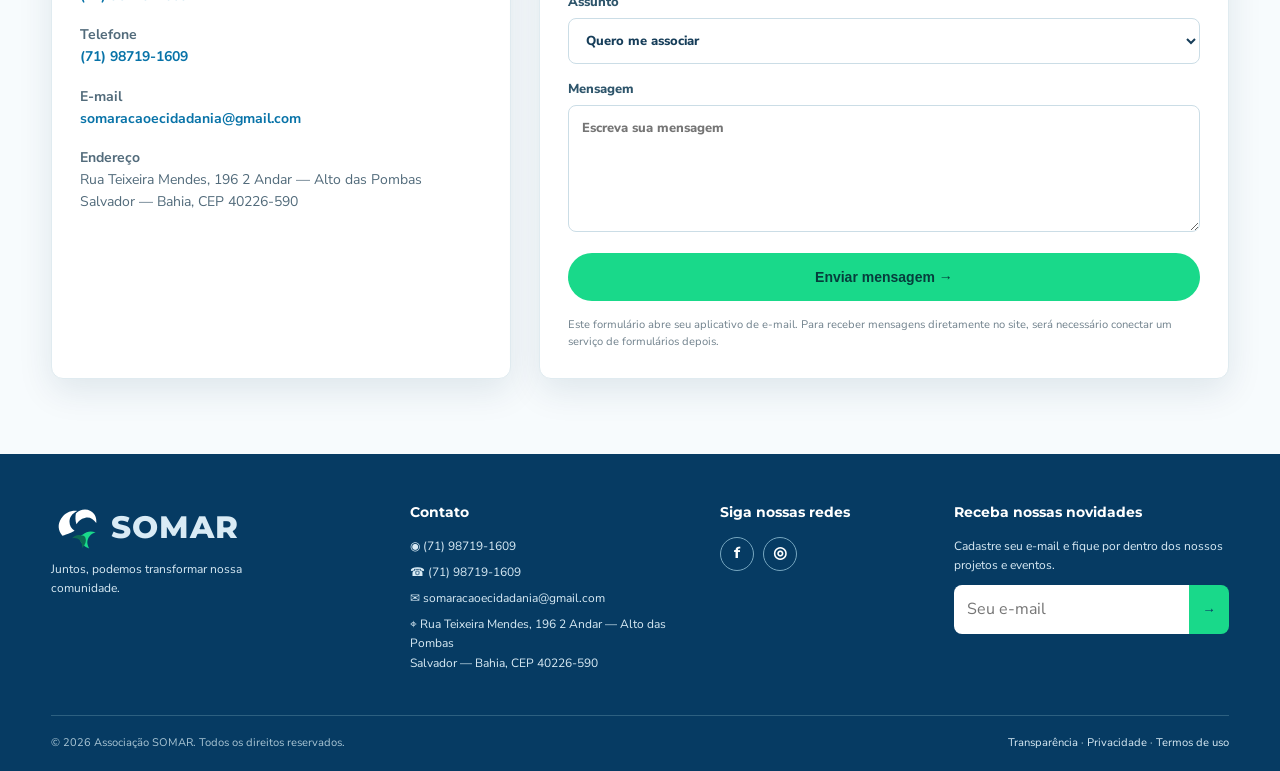
==== commit c0fb29b0: "Update index.html" ====
--- a/index.html
+++ b/index.html
@@ -203,7 +203,7 @@
         <a class="brand" href="#inicio"><span class="brand-mark"><svg viewBox="0 0 80 70"><path d="M18 48c-7-8-8-18-2-27 6-9 15-13 25-12-8 4-12 10-12 17 0 6 3 11 8 14-7 4-13 6-19 8Z" fill="#fff"/><path d="M39 13c6-6 15-8 23-4 7 4 10 11 9 19-5-7-11-10-18-8-6 1-10 5-13 10-2-6-2-12-1-17Z" fill="#fff"/><path d="M50 46c6-5 13-6 20-3-6 1-10 5-12 10-2 5-1 10 2 15-8-3-13-8-15-15-1-3 1-5 5-7Z" fill="#19d98a"/><path d="M46 47c-5-1-10 1-13 5 5-1 9 0 12 3 3 3 4 7 4 12 5-5 7-11 5-16-1-3-4-4-8-4Z" fill="#0b6b54"/></svg></span><span class="brand-word">SOMAR</span></a>
         <p>Juntos, podemos transformar nossa comunidade.</p>
       </div>
-      <div><h4>Contato</h4><p>◉ <a href="https://wa.me/5571987191609" target="_blank" rel="noopener">(71) 98719-1609</a></p><p>☎ <a href="tel:+5571987191609">(71) 98719-1609</a></p><p>✉ <a href="mailto:somaracaoecidadania@gmail.com">somaracaoecidadania@gmail.com</a></p><p>⌖ Rua Teixeira Mendes, 192 — Alto das Pombas<br>Salvador — Bahia, CEP 40226-590</p></div>
+      <div><h4>Contato</h4><p>◉ <a href="https://wa.me/5571987191609" target="_blank" rel="noopener">(71) 98719-1609</a></p><p>☎ <a href="tel:+5571987191609">(71) 98719-1609</a></p><p>✉ <a href="mailto:somaracaoecidadania@gmail.com">somaracaoecidadania@gmail.com</a></p><p>⌖ Rua Teixeira Mendes, 196 2 Andar — Alto das Pombas<br>Salvador — Bahia, CEP 40226-590</p></div>
       <div><h4>Siga nossas redes</h4><div class="socials"><a href="https://www.facebook.com/somar.altodaspombas" target="_blank" rel="noopener" aria-label="Facebook">f</a><a href="https://www.instagram.com/somaracaoecidadania/" target="_blank" rel="noopener" aria-label="Instagram">◎</a></div></div>
       <div><h4>Receba nossas novidades</h4><p>Cadastre seu e-mail e fique por dentro dos nossos projetos e eventos.</p><form class="newsletter" id="newsletter"><input type="email" required placeholder="Seu e-mail"><button type="submit" aria-label="Cadastrar">→</button></form></div>
     </div>
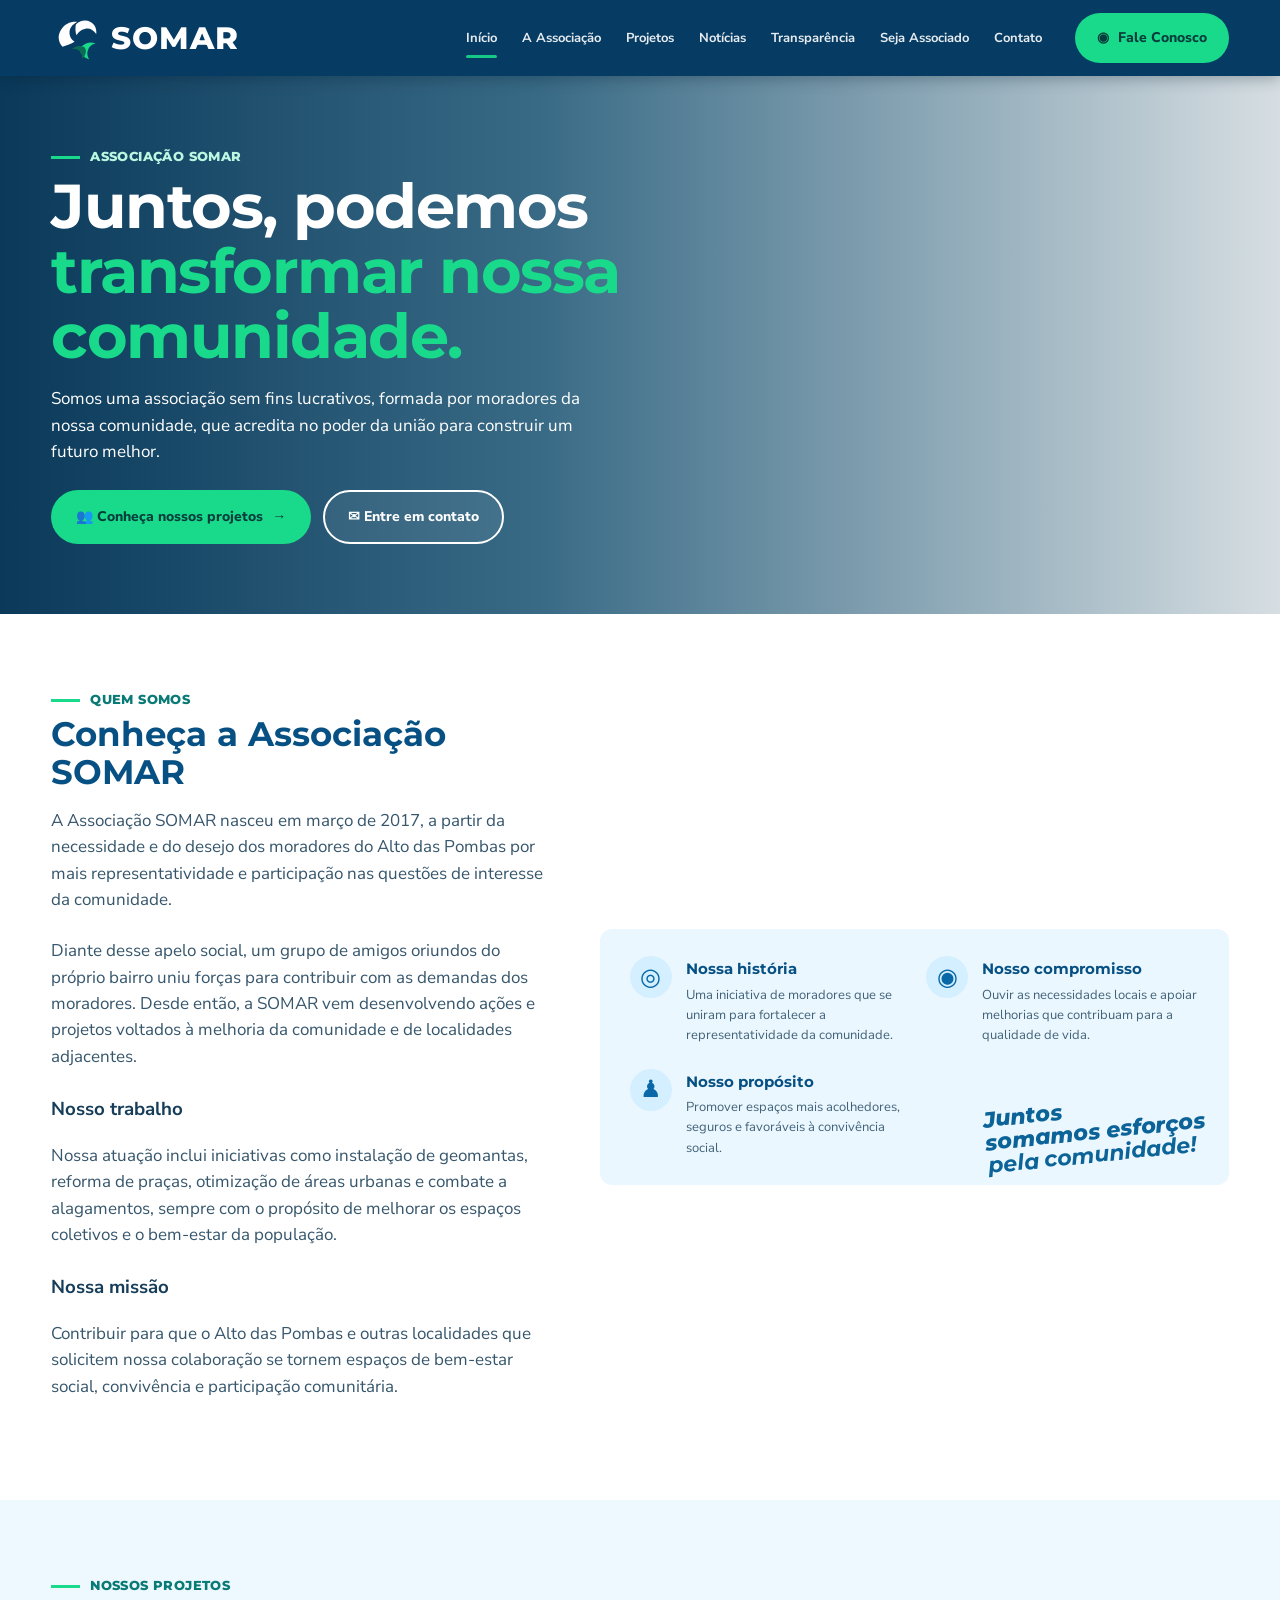
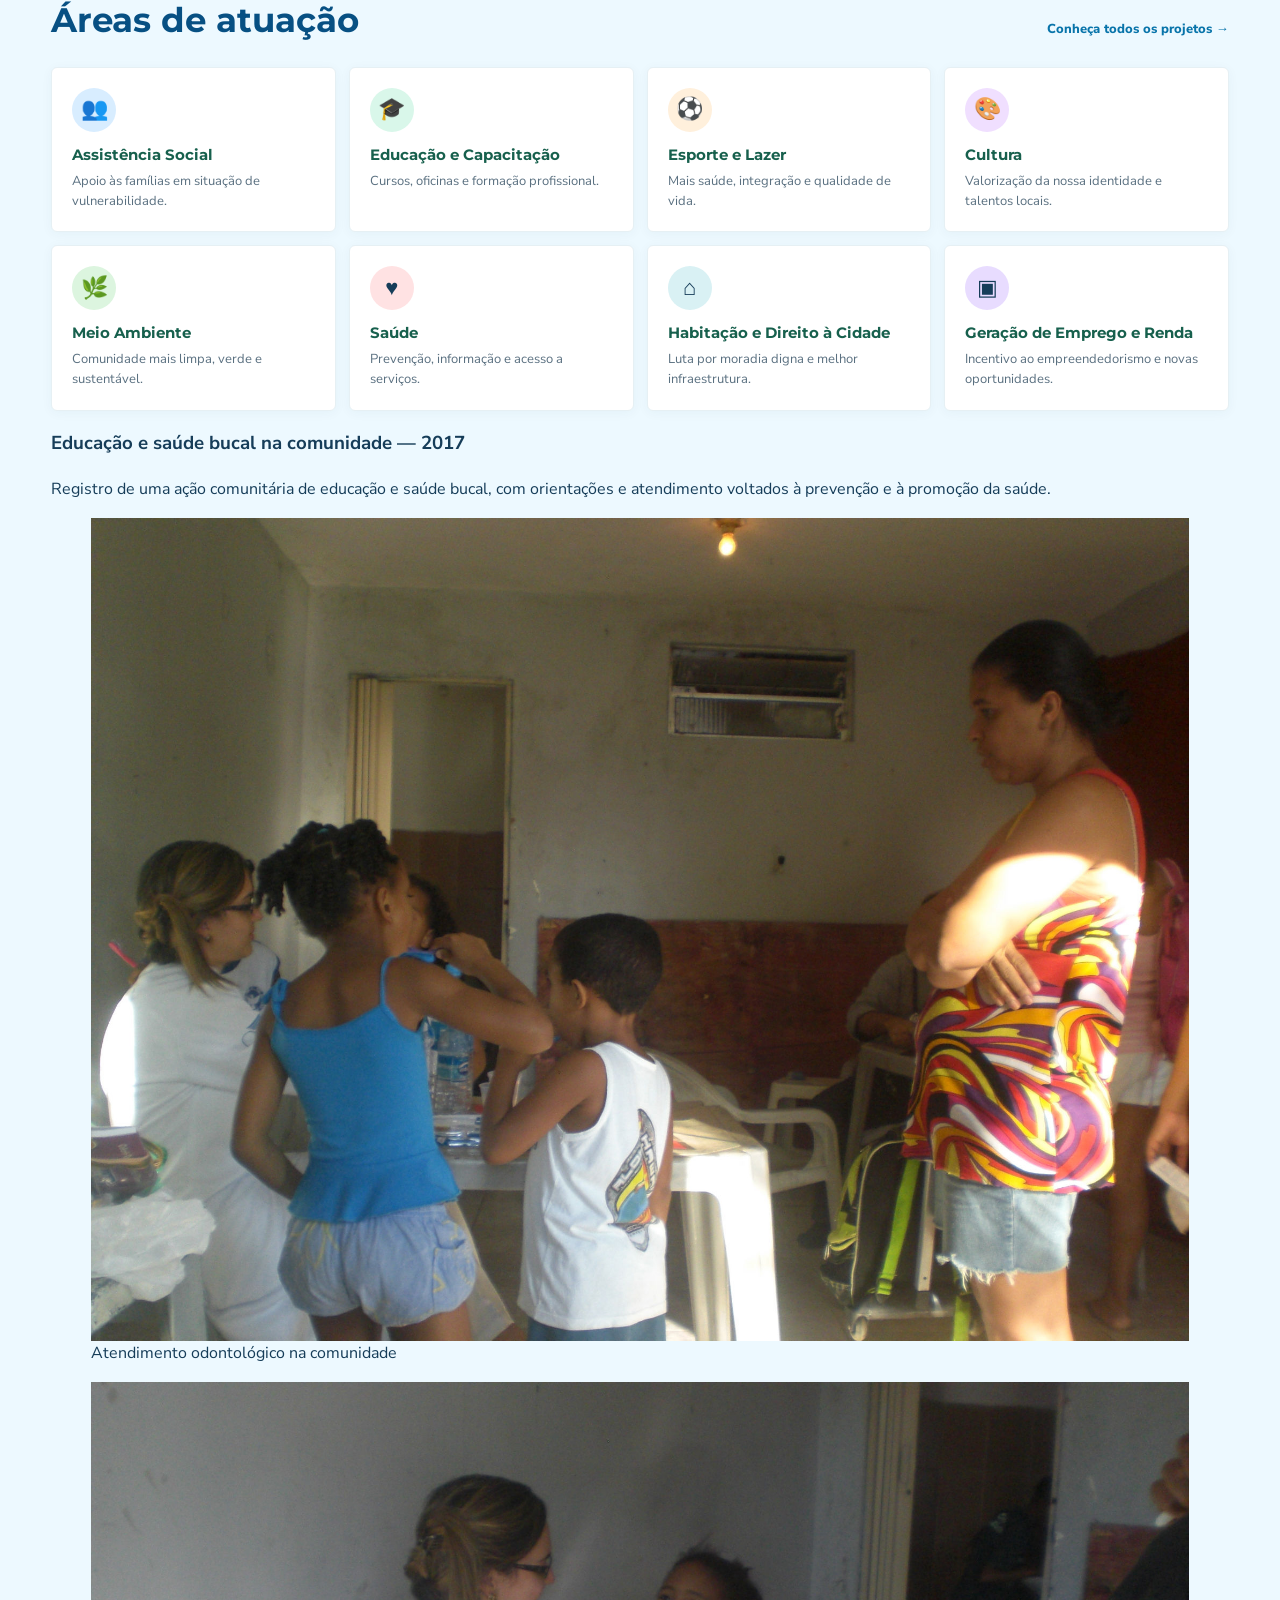
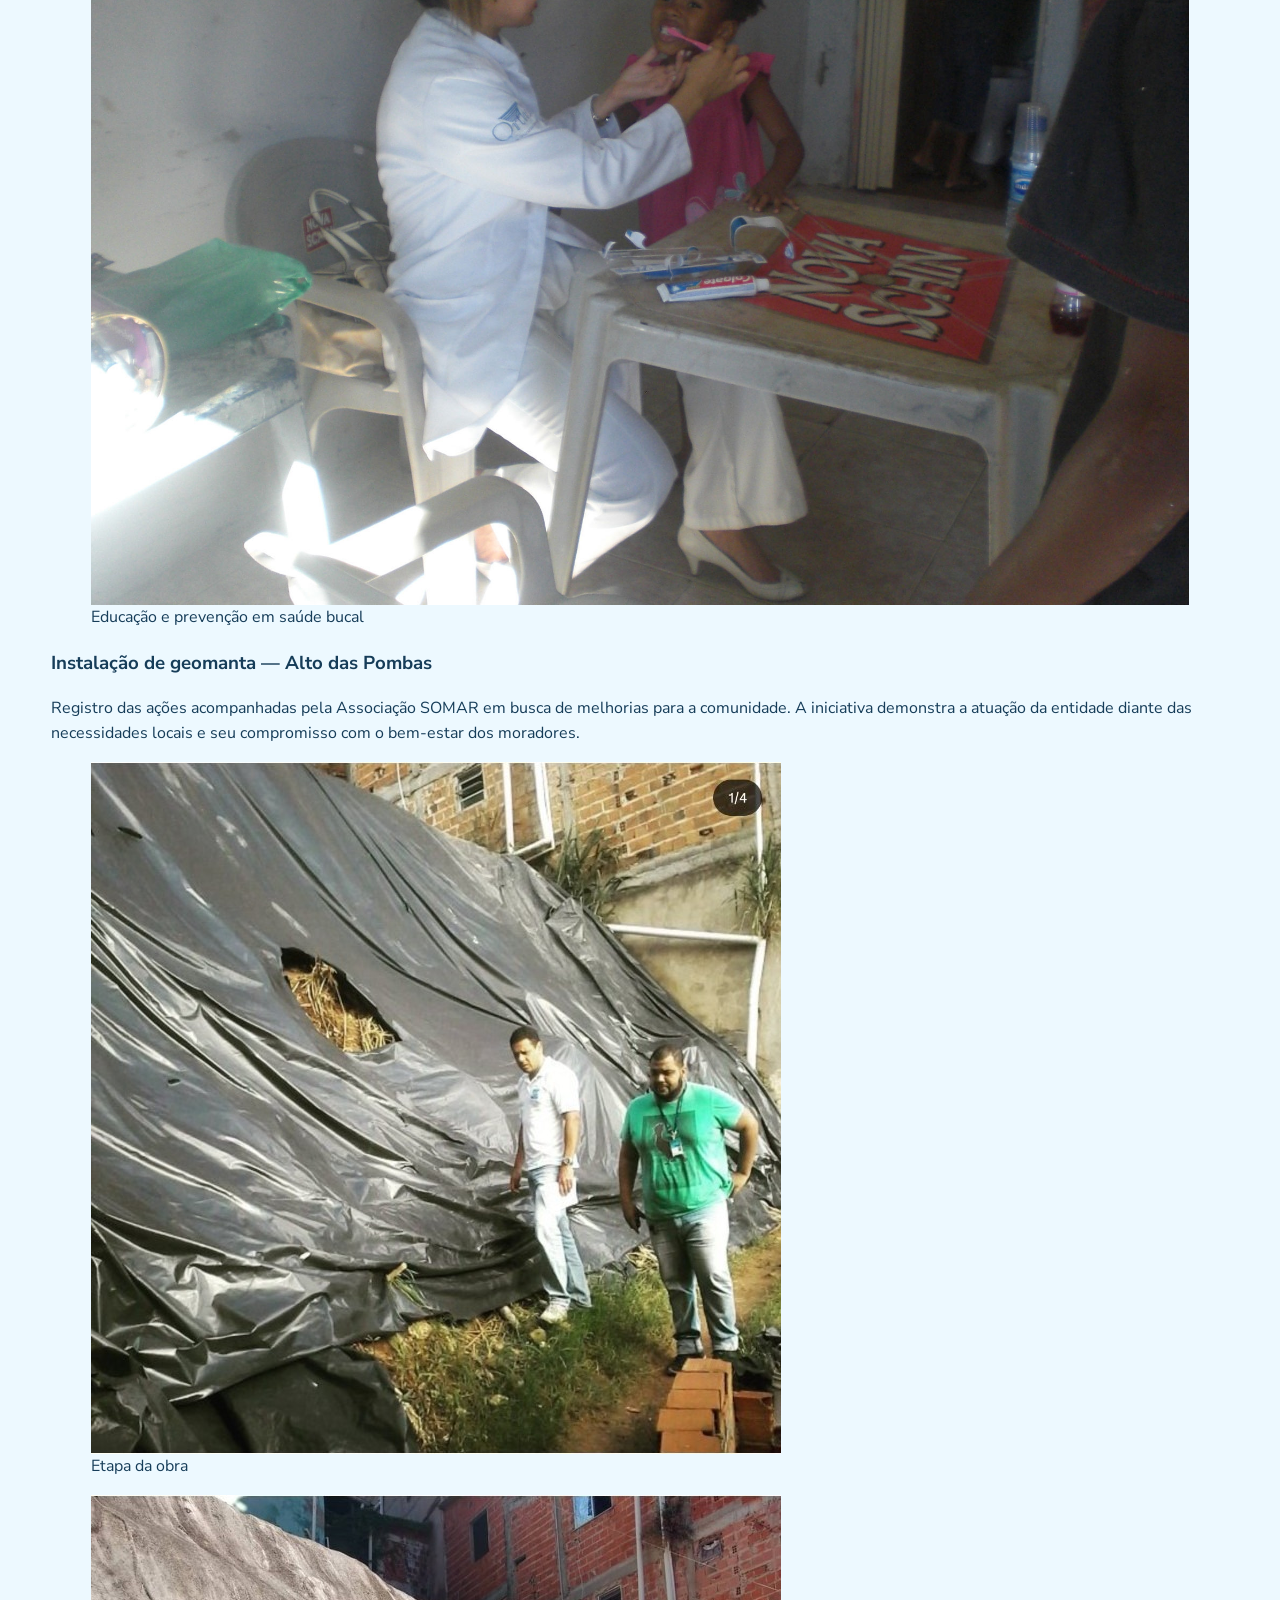
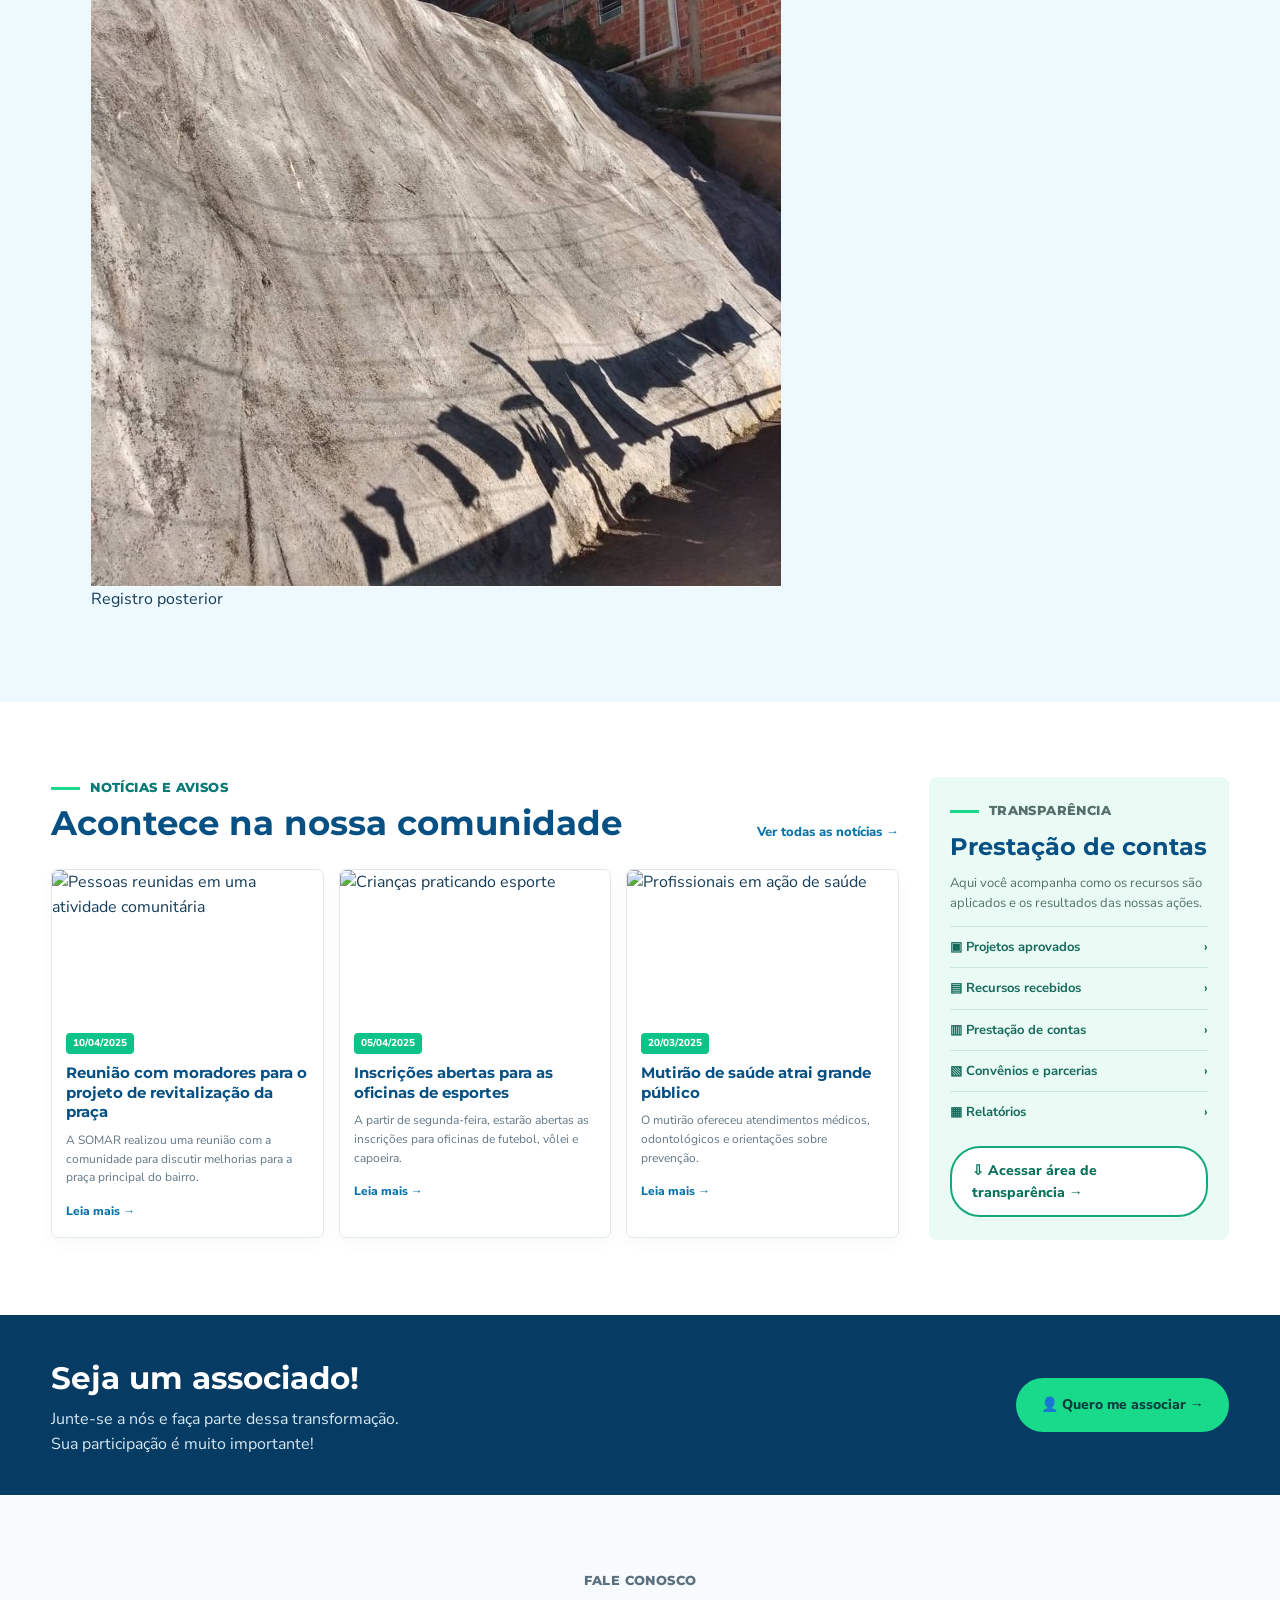
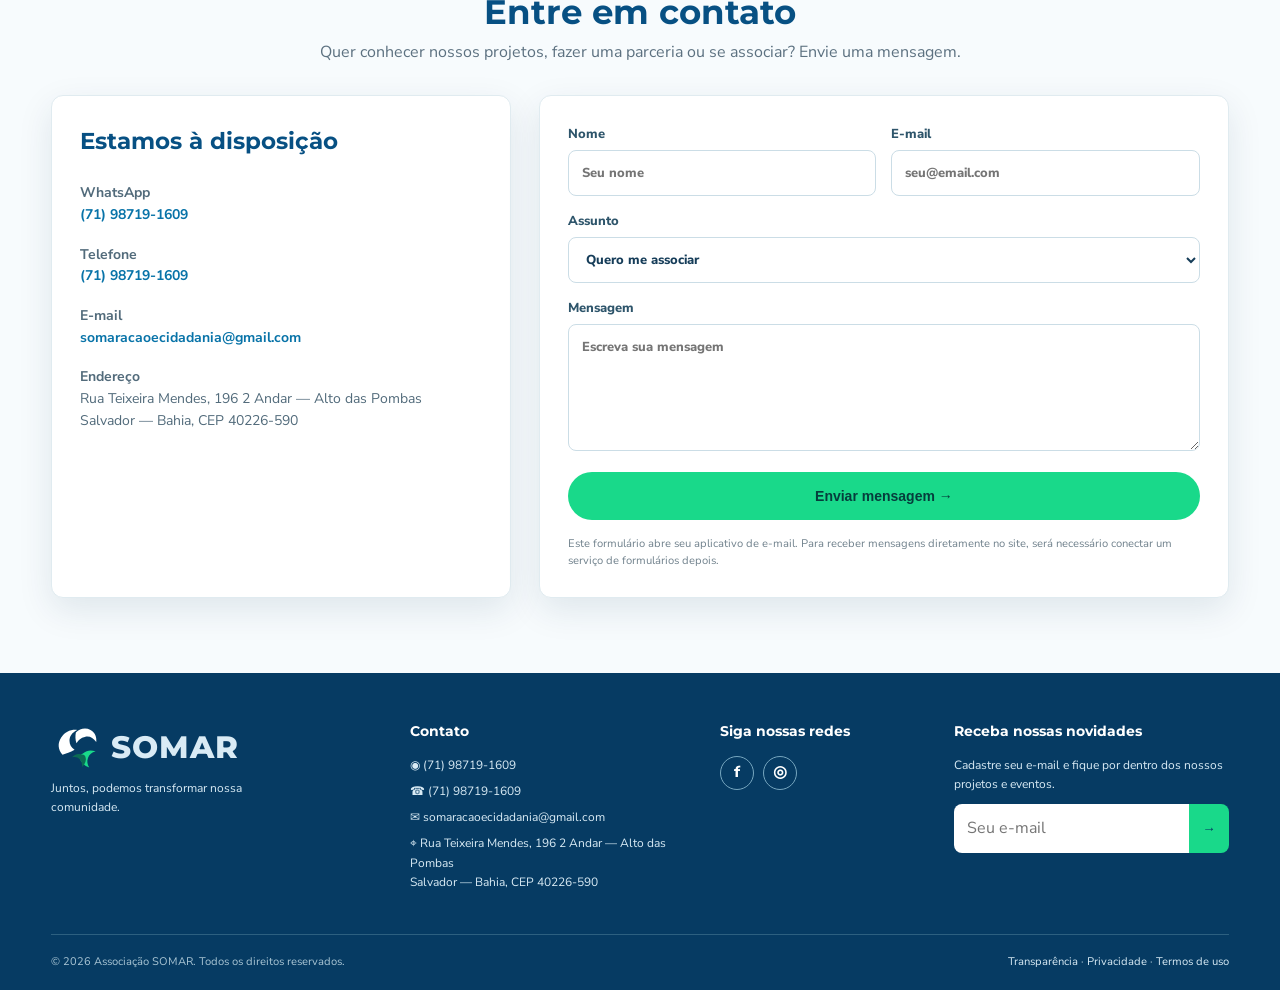
==== commit bac88adc: "Update index.html" ====
--- a/index.html
+++ b/index.html
@@ -111,7 +111,22 @@
           <article class="project-card"><div class="project-icon teal">⌂</div><h3>Habitação e Direito à Cidade</h3><p>Luta por moradia digna e melhor infraestrutura.</p></article>
           <article class="project-card"><div class="project-icon violet">▣</div><h3>Geração de Emprego e Renda</h3><p>Incentivo ao empreendedorismo e novas oportunidades.</p></article>
         </div>
+       
         <div class="project-gallery">
+          <h3>Educação e saúde bucal na comunidade — 2017</h3>
+          <p>Registro de uma ação comunitária de educação e saúde bucal, com orientações e atendimento voltados à prevenção e à promoção da saúde.</p>
+          <div class="gallery-grid">
+            <figure>
+              <img src="CIMG0028.JPG" alt="Atendimento odontológico durante ação comunitária">
+              <figcaption>Atendimento odontológico na comunidade</figcaption>
+            </figure>
+            <figure>
+              <img src="CIMG0006.JPG" alt="Ação de saúde bucal na comunidade">
+              <figcaption>Educação e prevenção em saúde bucal</figcaption>
+            </figure>
+          </div>
+        </div>
+
           <h3>Instalação de geomanta — Alto das Pombas</h3>
           <p>Registro das ações acompanhadas pela Associação SOMAR em busca de melhorias para a comunidade. A iniciativa demonstra a atuação da entidade diante das necessidades locais e seu compromisso com o bem-estar dos moradores.</p>
 
